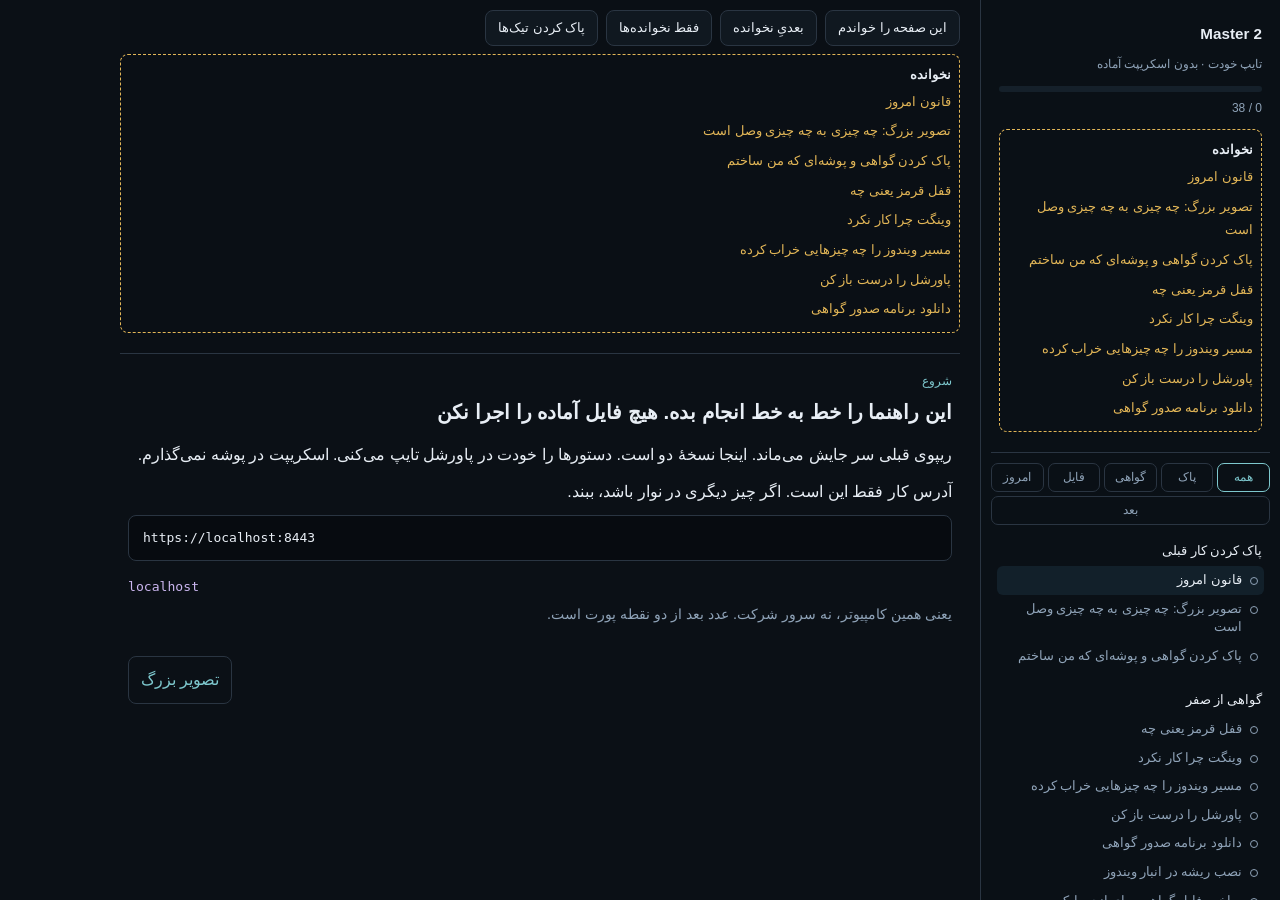
==== index.html @ 582c25dd "Add sequential Master 2 guide: uninstall leftover CA, type mkcert yourself, Edge vs Chrome lock. Co-" ====
<!DOCTYPE html>
<html lang="fa" dir="rtl">
<head>
<meta charset="utf-8"/>
<meta name="viewport" content="width=device-width, initial-scale=1"/>
<title>Confluence Master 2 — توالی عملی</title>
<link rel="stylesheet" href="app.css"/>
</head>
<body>
<div class="app">
<aside class="side">
  <div class="brand">
    <strong>Master 2</strong>
    <small>تایپ خودت · بدون اسکریپت آماده</small>
    <div class="prog"><i></i></div>
    <small id="readCount">0</small>
    <div class="unread-box" id="unreadBox"></div>
  </div>
  <div class="tabs">
    <button class="on" data-tab="all">همه</button>
    <button data-tab="undo">پاک</button>
    <button data-tab="cert">گواهی</button>
    <button data-tab="cfg">فایل</button>
    <button data-tab="today">امروز</button>
    <button data-tab="more">بعد</button>
  </div>
  <div class="grp open" data-tab="undo">
    <button>پاک کردن کار قبلی</button>
    <ul>
      <li><a href="#start"><i class="dot"></i>قانون امروز</a></li>
      <li><a href="#picture"><i class="dot"></i>تصویر بزرگ: چه چیزی به چه چیزی وصل است</a></li>
      <li><a href="#undo"><i class="dot"></i>پاک کردن گواهی و پوشه‌ای که من ساختم</a></li>
    </ul>
  </div>
  <div class="grp open" data-tab="cert">
    <button>گواهی از صفر</button>
    <ul>
      <li><a href="#whyred"><i class="dot"></i>قفل قرمز یعنی چه</a></li>
      <li><a href="#winget"><i class="dot"></i>وینگت چرا کار نکرد</a></li>
      <li><a href="#path"><i class="dot"></i>مسیر ویندوز را چه چیزهایی خراب کرده</a></li>
      <li><a href="#ps"><i class="dot"></i>پاورشل را درست باز کن</a></li>
      <li><a href="#getmk"><i class="dot"></i>دانلود برنامه صدور گواهی</a></li>
      <li><a href="#installca"><i class="dot"></i>نصب ریشه در انبار ویندوز</a></li>
      <li><a href="#makecrt"><i class="dot"></i>ساخت فایل گواهی برای انجین‌ایکس</a></li>
      <li><a href="#reload"><i class="dot"></i>بارگذاری دوباره پراکسی</a></li>
      <li><a href="#chrome"><i class="dot"></i>کروم: بستن کامل و تست</a></li>
      <li><a href="#edge"><i class="dot"></i>اج: چرا هنوز قرمز است</a></li>
    </ul>
  </div>
  <div class="grp open" data-tab="cfg">
    <button>کدام فایل را عوض کنی</button>
    <ul>
      <li><a href="#which"><i class="dot"></i>سه فایل، نه داخل ظرف</a></li>
      <li><a href="#compose"><i class="dot"></i>فایل ترکیب: جستجو و چه را دست نزن</a></li>
      <li><a href="#nginx"><i class="dot"></i>فایل انجین‌ایکس</a></li>
      <li><a href="#baseurl"><i class="dot"></i>آدرس پایه داخل محصول</a></li>
      <li><a href="#dont"><i class="dot"></i>لیست دست‌نزن</a></li>
    </ul>
  </div>
  <div class="grp open" data-tab="today">
    <button>کار امروز روی سایت</button>
    <ul>
      <li><a href="#login"><i class="dot"></i>ورود فقط از آدرس امن</a></li>
      <li><a href="#p1"><i class="dot"></i>صفحه یک: پوشه جلسات</a></li>
      <li><a href="#p2"><i class="dot"></i>صفحه دو: صورت‌جلسه</a></li>
      <li><a href="#p3"><i class="dot"></i>صفحه سه: صورت‌جلسه دوم</a></li>
      <li><a href="#ppwhat"><i class="dot"></i>خصوصیات صفحه یعنی چه</a></li>
      <li><a href="#ppdo"><i class="dot"></i>گذاشتن خصوصیات روی صورت‌جلسه</a></li>
      <li><a href="#ppreport"><i class="dot"></i>گزارش خصوصیات یعنی آمار</a></li>
      <li><a href="#shamsi"><i class="dot"></i>تاریخ شمسی بدون انتخابگر توکار</a></li>
      <li><a href="#sync"><i class="dot"></i>آزمایش ویرایش همزمان</a></li>
    </ul>
  </div>
  <div class="grp open" data-tab="more">
    <button>رابط، زبان، رئیس</button>
    <ul>
      <li><a href="#pat"><i class="dot"></i>توکن شخصی</a></li>
      <li><a href="#rest"><i class="dot"></i>ساخت صفحه با رابط</a></li>
      <li><a href="#boss"><i class="dot"></i>منظور رئیس از رابط خارجی</a></li>
      <li><a href="#shop"><i class="dot"></i>دمو: فروشگاه لباس به صفحه</a></li>
      <li><a href="#lang"><i class="dot"></i>زبان و فروشگاه اپ</a></li>
      <li><a href="#adminfa"><i class="dot"></i>تنظیمات محصول برای فارسی</a></li>
      <li><a href="#attach"><i class="dot"></i>پیوست اکسل بدون همراه</a></li>
      <li><a href="#gpo"><i class="dot"></i>جی‌پی‌او یعنی چه</a></li>
      <li><a href="#container"><i class="dot"></i>کی داخل ظرف می‌روی</a></li>
      <li><a href="#trouble"><i class="dot"></i>اگر شکست</a></li>
      <li><a href="#check"><i class="dot"></i>چک‌لیست امشب</a></li>
    </ul>
  </div>
</aside>
<main class="main">
  <div class="topbar">
    <div class="row">
      <button id="btnReadTop">این صفحه را خواندم</button>
      <button id="btnNextTop">بعدیِ نخوانده</button>
      <button id="btnOnlyUnread">فقط نخوانده‌ها</button>
      <button id="btnReset">پاک کردن تیک‌ها</button>
    </div>
    <div class="unread-box" id="unreadBoxTop"></div>
  </div>

  <section class="page" id="start">
    <p class="kicker">شروع</p>
    <h1>این راهنما را خط به خط انجام بده. هیچ فایل آماده را اجرا نکن</h1>
    <p class="say">ریپوی قبلی سر جایش می‌ماند. اینجا نسخهٔ دو است. دستورها را خودت در پاورشل تایپ می‌کنی. اسکریپت در پوشه نمی‌گذارم.</p>
    <p class="say">آدرس کار فقط این است. اگر چیز دیگری در نوار باشد، ببند.</p>
<pre class="ltr" dir="ltr">https://localhost:8443</pre>
    <p class="term">localhost</p>
    <p class="def">یعنی همین کامپیوتر، نه سرور شرکت. عدد بعد از دو نقطه پورت است.</p>
    <div class="navp"><span></span><a href="#picture" data-go="picture">تصویر بزرگ</a></div>
  </section>

  <section class="page" id="picture">
    <p class="kicker">تصویر بزرگ</p>
    <h1>روزانه داخل ظرف نمی‌روی</h1>
    <p class="say">مرورگر به پورت امن وصل می‌شود. برنامهٔ انجین‌ایکس رمز را باز می‌کند و متن ساده را به تامکت می‌دهد. تامکت کانفلوئنس است. پستگرس داده را نگه می‌دارد. تو در ویندوز پاورشل و کروم کار می‌کنی.</p>
    <p class="term">container</p>
    <p class="def">ظرف: یک فرایند ایزوله که داکر اجرا می‌کند. مثل یک مینی‌لینوکس برای همان برنامه. ورود با دستور exec فقط برای اشکال‌زدایی است، نه کار روزانه.</p>
    <p class="term">reverse proxy</p>
    <p class="def">پراکسی معکوس: درِ جلویی. اینجا انجین‌ایکس است. کلاینت او را می‌بیند، نه تامکت را.</p>
    <p class="term">TLS termination</p>
    <p class="def">تمام‌کردن تونل رمز در لبه: انجین‌ایکس گواهی را نشان می‌دهد و رمز را باز می‌کند. تامکت گواهی ندارد.</p>
    <div class="navp"><a href="#start" data-go="start">قبلی</a><a href="#undo" data-go="undo">پاک کردن</a></div>
  </section>

  <section class="page" id="undo">
    <p class="kicker">پاک کردن</p>
    <h1>اول آنچه من روی این ماشین گذاشتم را بردار، بعد خودت از صفر نصب کن</h1>
    <p class="say">من یک‌بار برنامهٔ صدور گواهی را اجرا کردم. ریشه در انبار کاربر نشست. فایل‌های ریشه هنوز در پوشهٔ محلی تو هستند. فایل گواهی جلوی انجین‌ایکس هم عوض شده. برنامهٔ اجرایی را از پوشهٔ ابزار پاک کردم؛ ریشه را نه.</p>
    <div class="step"><b class="n">مرحله ۱ · پاورشل را باز کن</b>
      <p class="say">کلید ویندوز را نگه دار، کلید ایکس را بزن. «ویندوز پاورشل» را انتخاب کن. سی‌ام‌دی نه.</p>
    </div>
    <div class="step"><b class="n">مرحله ۲ · ببین ریشه هنوز هست</b>
      <p class="say">این را کامل تایپ کن، اینتر.</p>
<pre class="ltr" dir="ltr">Get-ChildItem $env:LOCALAPPDATA\mkcert</pre>
      <p class="say">باید دو فایل ببینی: کلید ریشه و گواهی ریشه. اگر پوشه نبود، مرحلهٔ پوشه را رد کن.</p>
    </div>
    <div class="step"><b class="n">مرحله ۳ · ریشه را از انبار ویندوز حذف کن</b>
      <p class="say">کلید ویندوز و آر. در جعبه بنویس و اینتر بزن:</p>
<pre class="ltr" dir="ltr">certmgr.msc</pre>
      <p class="term">certmgr.msc</p>
      <p class="def">مدیر گواهی کاربر جاری. فهرست اعتماد همین حساب ویندوز، نه همهٔ شرکت.</p>
      <p class="say">در درخت چپ: شخصی → صدور گواهی ریشهٔ معتبر → گواهی‌ها. در لیست راست ستونی به نام صادرشده برای. ردیفی که سازمان آن «توسعهٔ ام‌کی‌سرت» است پیدا کن. روی آن راست‌کلیک، حذف. اگر ویندوز پرسید، بله.</p>
      <p class="say">در همان فهرست اگر ردیف‌هایی دیدی که هم نام و هم صادرکننده فقط لوکال‌هاست است، آن‌ها گواهی خودامضای قدیمی‌اند که گاهی اج را گیج می‌کنند. همان‌ها را هم حذف کن. ریشه‌های مایکروسافت و ویندوز را دست نزن.</p>
    </div>
    <div class="step"><b class="n">مرحله ۴ · پوشهٔ ریشه را پاک کن</b>
<pre class="ltr" dir="ltr">Remove-Item -Recurse -Force $env:LOCALAPPDATA\mkcert</pre>
    </div>
    <div class="step"><b class="n">مرحله ۵ · اگر پوشهٔ ابزار مانده</b>
<pre class="ltr" dir="ltr">Test-Path D:\tools\mkcert</pre>
      <p class="say">اگر درست بود:</p>
<pre class="ltr" dir="ltr">Remove-Item -Recurse -Force D:\tools\mkcert</pre>
    </div>
    <div class="step"><b class="n">مرحله ۶ · کروم و اج را کامل ببند</b>
      <p class="say">همهٔ پنجره‌ها را ببند. مدیر وظایف: کلیدهای کنترل، شیفت، اسکیپ. فرایندهای کروم و اج را پایان وظیفه بده تا پس‌زمینه نماند.</p>
    </div>
    <p class="say">بعد از این مراحل قفل کروم دوباره قرمز می‌شود. این درست است. از صفحهٔ بعد خودت نصب می‌کنی.</p>
    <div class="navp"><a href="#picture" data-go="picture">قبلی</a><a href="#whyred" data-go="whyred">قفل قرمز</a></div>
  </section>

  <section class="page" id="whyred">
    <p class="kicker">گواهی</p>
    <h1>چرا جزئیات گواهی لوکال‌هاست است ولی باز ناامن می‌گوید</h1>
    <p class="say">دست‌دادن رمز موفق است. مرورگر نام را می‌بیند. اعتماد ندارد چون صادرکننده یک مرجع عمومی نیست و در انبار ریشه‌های ویندوز نبوده. جزئیات گواهی ≠ قفل سبز.</p>
    <p class="term">self-signed</p>
    <p class="def">خودامضا: فایل خودش را امضا کرده. برای آزمایشگاه رایج است. کروم آن را «مرجع نامعتبر» می‌داند مگر ریشه جدا در انبار باشد.</p>
    <p class="term">CA</p>
    <p class="def">مرجع گواهی: یک ریشه که ویندوز قبول دارد. برنامهٔ ام‌کی‌سرت یک ریشهٔ محلی می‌سازد و در انبار می‌گذارد، بعد گواهی سایت را با آن امضا می‌کند. آن‌وقت قفل سبز می‌شود.</p>
    <p class="term">SAN</p>
    <p class="def">نام جایگزین موضوع: فهرست نام‌های داخل گواهی. باید با نوار آدرس یکی باشد. اینجا لوکال‌هاست و نشانی حلقه.</p>
    <div class="navp"><a href="#undo" data-go="undo">قبلی</a><a href="#winget" data-go="winget">وینگت</a></div>
  </section>

  <section class="page" id="winget">
    <p class="kicker">گواهی</p>
    <h1>وینگت روی این ویندوز در مسیر نیست</h1>
    <p class="say">پیام «شناخته نشد» یعنی برنامه نصب نیست یا پوشه‌اش در فهرست جستجو نیست. روی این ماشین پوشهٔ برنامه‌های ویندوز خالی از وینگت بود. از وینگت استفاده نکن. فایل اجرایی را از گیت‌هاب خودت دانلود کن.</p>
    <div class="navp"><a href="#whyred" data-go="whyred">قبلی</a><a href="#path" data-go="path">مسیر</a></div>
  </section>

  <section class="page" id="path">
    <p class="kicker">گواهی</p>
    <h1>فهرست جستجو خراب است؛ کل درایو را اضافه نکن</h1>
    <p class="term">PATH</p>
    <p class="def">فهرست پوشه‌هایی که ویندوز وقتی فقط نام برنامه را می‌زنی، آنجا را می‌گردد. اگر پوشه در این فهرست نباشد باید مسیر کامل فایل را بنویسی.</p>
    <p class="say">روی این ماشین یک خط جاوا با گیومهٔ وسط خراب است. درایو دی و ای به‌صورت کل دیسک در فهرست‌اند. این‌ها را دست نزن مگر بدانی. برای کار امروز نیاز نیست کل مسیر را تعمیر کنی. برنامه را با مسیر کامل صدا بزن.</p>
    <p class="say">اگر خواستی فقط یک پوشه اضافه کنی: تنظیمات ویندوز → سیستم → درباره → تنظیمات پیشرفته سیستم → متغیرهای محیطی → متغیرهای کاربر → Path → جدید. فقط پوشه‌ای که فایل اجرایی صدور گواهی را خودت آنجا گذاشتی. اینتر، باشه، یک پاورشل تازه باز کن.</p>
    <div class="navp"><a href="#winget" data-go="winget">قبلی</a><a href="#ps" data-go="ps">پاورشل</a></div>
  </section>

  <section class="page" id="ps">
    <p class="kicker">گواهی</p>
    <h1>پاورشل را از اینجا باز کن</h1>
    <div class="step"><b class="n">مرحله ۱</b>
      <p class="say">ویندوز به‌علاوهٔ ایکس → ویندوز پاورشل.</p>
    </div>
    <div class="step"><b class="n">مرحله ۲ · برو به پوشهٔ گواهی انجین‌ایکس</b>
<pre class="ltr" dir="ltr">Set-Location D:\atlassian-software\nginx-lab\ssl
Get-ChildItem</pre>
      <p class="say">باید دو فایل ببینی: گواهی و کلید. الان ممکن است هنوز امضای قبلی باشد. بعد عوضشان می‌کنی.</p>
    </div>
    <div class="navp"><a href="#path" data-go="path">قبلی</a><a href="#getmk" data-go="getmk">دانلود</a></div>
  </section>

  <section class="page" id="getmk">
    <p class="kicker">گواهی</p>
    <h1>دانلود برنامه؛ در پوشهٔ خودت بگذار</h1>
    <div class="step"><b class="n">مرحله ۱</b>
      <p class="say">پوشه‌ای که خودت می‌سازی، مثلاً:</p>
<pre class="ltr" dir="ltr">New-Item -ItemType Directory -Force -Path D:\bin | Out-Null</pre>
    </div>
    <div class="step"><b class="n">مرحله ۲ · مرورگر</b>
      <p class="say">این نشانی را در کروم باز کن. فایل ویندوز شصت‌وچهار را ذخیره کن.</p>
<pre class="ltr" dir="ltr">https://github.com/FiloSottile/mkcert/releases/download/v1.4.4/mkcert-v1.4.4-windows-amd64.exe</pre>
    </div>
    <div class="step"><b class="n">مرحله ۳ · اسم را عوض کن و بگذار در پوشه</b>
      <p class="say">فایل دانلودشده را ببر به پوشه‌ای که ساختی و اسمش را این بگذار:</p>
<pre class="ltr" dir="ltr">D:\bin\mkcert.exe</pre>
      <p class="say">اگر جای دیگری ذخیره کردی، در مرحله‌های بعد همان مسیر کامل را بنویس.</p>
    </div>
    <div class="step"><b class="n">مرحله ۴ · تست</b>
<pre class="ltr" dir="ltr">D:\bin\mkcert.exe -help</pre>
      <p class="say">باید متن راهنما بیاید نه «شناخته نشد».</p>
    </div>
    <div class="navp"><a href="#ps" data-go="ps">قبلی</a><a href="#installca" data-go="installca">نصب ریشه</a></div>
  </section>

  <section class="page" id="installca">
    <p class="kicker">گواهی</p>
    <h1>نصب ریشه در انبار ویندوز</h1>
    <div class="step"><b class="n">مرحله ۱</b>
<pre class="ltr" dir="ltr">D:\bin\mkcert.exe -install</pre>
      <p class="say">یک پنجرهٔ کنترل حساب کاربری می‌آید. بله. باید بگوید ریشه در انبار سیستم نصب شد.</p>
      <p class="say">اگر جاوا گفت دسترسی رد شد، نادیده بگیر. قفل مرورگر از انبار ویندوز است نه از جاوا.</p>
    </div>
    <div class="step"><b class="n">مرحله ۲ · تأیید در مدیر گواهی</b>
<pre class="ltr" dir="ltr">certmgr.msc</pre>
      <p class="say">دوباره همان مسیر ریشهٔ معتبر. باید ردیف توسعهٔ ام‌کی‌سرت را ببینی.</p>
    </div>
    <div class="navp"><a href="#getmk" data-go="getmk">قبلی</a><a href="#makecrt" data-go="makecrt">ساخت گواهی سایت</a></div>
  </section>

  <section class="page" id="makecrt">
    <p class="kicker">گواهی</p>
    <h1>ساخت گواهی که انجین‌ایکس نشان می‌دهد</h1>
    <div class="step"><b class="n">مرحله ۱ · برو به پوشهٔ اس‌اس‌ال لاب</b>
<pre class="ltr" dir="ltr">Set-Location D:\atlassian-software\nginx-lab\ssl</pre>
    </div>
    <div class="step"><b class="n">مرحله ۲ · صدور با نام‌های درست</b>
<pre class="ltr" dir="ltr">D:\bin\mkcert.exe -cert-file lab.crt -key-file lab.key localhost 127.0.0.1 ::1</pre>
      <p class="say">باید بگوید گواهی برای این نام‌ها ساخته شد. دو فایل گواهی و کلید جایگزین می‌شوند.</p>
    </div>
    <div class="step"><b class="n">مرحله ۳ · ذخیرهٔ جدا لازم نیست</b>
      <p class="say">انجین‌ایکس همین دو اسم فایل را از قبل می‌خواند. کنترل اس اینجا معنی ندارد؛ فایل را خود برنامه نوشت.</p>
    </div>
    <div class="navp"><a href="#installca" data-go="installca">قبلی</a><a href="#reload" data-go="reload">بارگذاری پراکسی</a></div>
  </section>

  <section class="page" id="reload">
    <p class="kicker">گواهی</p>
    <h1>پراکسی باید فایل جدید را بخواند</h1>
    <div class="step"><b class="n">مرحله ۱ · آزمون پیکربندی</b>
<pre class="ltr" dir="ltr">docker exec confluence-proxy nginx -t</pre>
      <p class="say">باید بگوید نحو درست است و آزمون موفق.</p>
    </div>
    <div class="step"><b class="n">مرحله ۲ · بارگذاری بدون خاموش کردن کل پشته</b>
<pre class="ltr" dir="ltr">docker exec confluence-proxy nginx -s reload</pre>
      <p class="term">reload</p>
      <p class="def">فرآیند همان است؛ پیکربندی و گواهی را دوباره می‌خواند. ظرف کانفلوئنس را ری‌استارت نمی‌کند.</p>
    </div>
    <div class="navp"><a href="#makecrt" data-go="makecrt">قبلی</a><a href="#chrome" data-go="chrome">کروم</a></div>
  </section>

  <section class="page" id="chrome">
    <p class="kicker">گواهی</p>
    <h1>کروم را کامل ببند، بعد فقط آدرس امن</h1>
    <div class="step"><b class="n">مرحله ۱</b>
      <p class="say">همهٔ پنجره‌های کروم را ببند. در مدیر وظایف اگر کروم ماند، پایان وظیفه.</p>
    </div>
    <div class="step"><b class="n">مرحله ۲</b>
      <p class="say">کروم را باز کن. در نوار دقیقاً این را بزن، اینتر:</p>
<pre class="ltr" dir="ltr">chrome://restart</pre>
    </div>
    <div class="step"><b class="n">مرحله ۳</b>
<pre class="ltr" dir="ltr">https://localhost:8443</pre>
      <p class="say">قفل باید بدون «ادامه به سایت ناامن» سبز یا خاکستری امن باشد. روی قفل بزن. صادرکننده باید همان ریشهٔ ام‌کی‌سرت باشد نه خود لوکال‌هاست.</p>
    </div>
    <div class="navp"><a href="#reload" data-go="reload">قبلی</a><a href="#edge" data-go="edge">اج</a></div>
  </section>

  <section class="page" id="edge">
    <p class="kicker">گواهی</p>
    <h1>کروم سبز و اج قرمز، بدون صفحهٔ خطا</h1>
    <p class="say">هر دو از انبار ویندوز می‌خوانند. اگر کروم ریشه را قبول کرده و اج هنوز قرمز است، معمولاً اج کهنه است، یا تب روی پورت خام است، یا محتوای آمیخته است نه رد گواهی.</p>
    <div class="step"><b class="n">مرحله ۱ · ببین نوار اج چیست</b>
      <p class="say">اگر با این شروع می‌شود، همان را ببند:</p>
<pre class="ltr" dir="ltr">http://localhost:8090</pre>
      <p class="say">فقط همان آدرس امن هشت‌هزار و چهارصد و چهل و سه.</p>
    </div>
    <div class="step"><b class="n">مرحله ۲ · اج را مثل کروم کامل بکش</b>
      <p class="say">همهٔ پنجره‌ها. مدیر وظایف: همهٔ ردیف‌های اج را پایان وظیفه. اج را از سینی هم ببند اگر ماند.</p>
    </div>
    <div class="step"><b class="n">مرحله ۳</b>
<pre class="ltr" dir="ltr">edge://restart</pre>
      <p class="say">بعد فقط:</p>
<pre class="ltr" dir="ltr">https://localhost:8443</pre>
    </div>
    <div class="step"><b class="n">مرحله ۴ · قفل را بخوان، حدس نزن</b>
      <p class="say">روی آیکون قفل در اج بزن. اگر نوشت گواهی نامعتبر است، ریشه در اج دیده نشده: مرحلهٔ مدیر گواهی را تکرار کن، اج را دوباره بکش. اگر نوشت اتصال امن است ولی آیکون هنوز هشدار می‌دهد، اغلب یعنی منابع ناامن در صفحه — کانفلوئنس هنوز پورت خام را در سیاست محتوا ذکر می‌کند. این خطای گواهی نیست. کار امروز را در کروم سبز ادامه بده؛ اج را بعد از بستن همهٔ تب‌های پورت خام دوباره بسنج.</p>
    </div>
    <div class="step"><b class="n">مرحله ۵ · انبار اج همان انبار ویندوز است</b>
      <p class="say">اج → تنظیمات → حریم خصوصی → گواهی‌ها را مدیریت کن → ریشهٔ معتبر. باید همان ردیف ام‌کی‌سرت باشد. اگر نیست، نصب ریشه را دوباره بزن و اج را کامل بکش.</p>
    </div>
    <div class="navp"><a href="#chrome" data-go="chrome">قبلی</a><a href="#which" data-go="which">کدام فایل</a></div>
  </section>

  <section class="page" id="which">
    <p class="kicker">فایل</p>
    <h1>برای قفل سبز هیچ خطی از ترکیب را عوض نکن</h1>
    <p class="say">سه جا تنظیم داری. امروز فقط گواهی روی دیسک و انبار ویندوز. ترکیب و انجین‌ایکس از قبل پورت پراکسی را درست گفته‌اند. داخل ظرف نرو.</p>
    <table>
      <thead><tr><th>کجا</th><th>مسیر</th><th>امروز عوض؟</th></tr></thead>
      <tbody>
        <tr><td>گواهی روی دیسک</td><td>پوشهٔ اس‌اس‌ال لاب</td><td>بله، با صدور خودت</td></tr>
        <tr><td>ترکیب</td><td>فایل یامل کانفلوئنس</td><td>نه، مگر نام میزبان عوض شود</td></tr>
        <tr><td>انجین‌ایکس</td><td>کانف لاب</td><td>نه برای قفل</td></tr>
        <tr><td>آدرس پایه</td><td>داخل محصول</td><td>فقط اگر هنوز پورت خام است</td></tr>
      </tbody>
    </table>
    <div class="navp"><a href="#edge" data-go="edge">قبلی</a><a href="#compose" data-go="compose">ترکیب</a></div>
  </section>

  <section class="page" id="compose">
    <p class="kicker">فایل</p>
    <h1>فایل ترکیب را باز کن، جستجو کن، ذخیره نکن اگر عوض نکردی</h1>
    <div class="step"><b class="n">مرحله ۱</b>
      <p class="say">در کرسر یا نوت‌پد این فایل را باز کن:</p>
<pre class="ltr" dir="ltr">D:\atlassian-software\confluence-compose.yml</pre>
    </div>
    <div class="step"><b class="n">مرحله ۲ · جستجو</b>
      <p class="say">کنترل اف. این را بزن:</p>
<pre class="ltr" dir="ltr">ATL_PROXY</pre>
      <p class="say">باید این چهار خط را ببینی. اگر همین‌ها هستند، هیچی را عوض نکن. کنترل اس نزن.</p>
<pre class="ltr" dir="ltr">ATL_PROXY_NAME: localhost
ATL_PROXY_PORT: 8443
ATL_TOMCAT_SCHEME: "https"
ATL_TOMCAT_SECURE: "true"</pre>
      <p class="term">ATL_PROXY_PORT</p>
      <p class="def">پورتی که مرورگر در نوار می‌بیند، نه پورت داخل ظرف. ظرف انجین‌ایکس داخلش چهارصد و چهل و سه گوش می‌دهد؛ روی ویندوز به هشت‌هزار و چهارصد و چهل و سه نقشه شده.</p>
    </div>
    <div class="step"><b class="n">مرحله ۳</b>
      <p class="say">کنترل اف برای پورت‌ها. نقشهٔ هشت‌هزار و نود و هشت‌هزار و نود و یک بماند. در مرورگر استفاده نشوند.</p>
    </div>
    <div class="navp"><a href="#which" data-go="which">قبلی</a><a href="#nginx" data-go="nginx">انجین‌ایکس</a></div>
  </section>

  <section class="page" id="nginx">
    <p class="kicker">فایل</p>
    <h1>فایل پراکسی را فقط بخوان</h1>
    <div class="step"><b class="n">مرحله ۱</b>
<pre class="ltr" dir="ltr">D:\atlassian-software\nginx-lab\confluence.conf</pre>
    </div>
    <div class="step"><b class="n">مرحله ۲ · کنترل اف</b>
<pre class="ltr" dir="ltr">ssl_certificate</pre>
      <p class="say">باید به گواهی و کلید داخل ظرف اشاره کند که از پوشهٔ اس‌اس‌ال لاب سوار شده. اسم فایل را عوض نکن مگر خودت در صدور اسم دیگری گذاشته باشی.</p>
    </div>
    <div class="step"><b class="n">مرحله ۳ · کنترل اف</b>
<pre class="ltr" dir="ltr">Host</pre>
      <p class="say">باید میزبان با پورت هشت‌هزار و چهارصد و چهل و سه باشد. اگر فقط لوکال‌هاست بدون پورت باشد لینک‌ها می‌شکنند.</p>
    </div>
    <div class="navp"><a href="#compose" data-go="compose">قبلی</a><a href="#baseurl" data-go="baseurl">آدرس پایه</a></div>
  </section>

  <section class="page" id="baseurl">
    <p class="kicker">فایل</p>
    <h1>داخل محصول، کلیک به کلیک</h1>
    <div class="step"><b class="n">مرحله ۱</b>
<pre class="ltr" dir="ltr">https://localhost:8443</pre>
    </div>
    <div class="step"><b class="n">مرحله ۲</b>
      <p class="say">چرخ‌دنده بالا راست → مدیریت → پیکربندی عمومی → آدرس پایهٔ سرور.</p>
    </div>
    <div class="step"><b class="n">مرحله ۳</b>
      <p class="say">باید عیناً همان نوار باشد. اگر پورت خام بود، امن را بگذار و ذخیره. اگر امن بود و تو پورت خام را باز کرده‌ای، تب را عوض کن نه این مقدار را.</p>
    </div>
    <div class="navp"><a href="#nginx" data-go="nginx">قبلی</a><a href="#dont" data-go="dont">دست نزن</a></div>
  </section>

  <section class="page" id="dont">
    <p class="kicker">فایل</p>
    <h1>دست نزن</h1>
    <ul>
      <li>نقشهٔ دو پورت خام در ترکیب</li>
      <li>چهار خط پراکسی تامکت اگر با نوار یکی است</li>
      <li>ورود به ظرف برای عوض کردن سرور ایکس‌ام‌ال؛ از متغیر محیطی می‌آید</li>
      <li>آدرس پایه را به پورت خام برنگردان</li>
    </ul>
    <div class="navp"><a href="#baseurl" data-go="baseurl">قبلی</a><a href="#login" data-go="login">ورود</a></div>
  </section>

  <section class="page" id="login">
    <p class="kicker">امروز</p>
    <h1>وارد شو، فضای کار را باز کن</h1>
    <div class="step"><b class="n">مرحله ۱</b>
<pre class="ltr" dir="ltr">https://localhost:8443</pre>
    </div>
    <div class="step"><b class="n">مرحله ۲</b>
      <p class="say">فضا را از منوی فضاها باز کن. کلید کوتاه فضا همان است که در رابط می‌گذاری، نه لزوماً نام نمایشی.</p>
    </div>
    <div class="navp"><a href="#dont" data-go="dont">قبلی</a><a href="#p1" data-go="p1">صفحه یک</a></div>
  </section>

  <section class="page" id="p1">
    <p class="kicker">امروز</p>
    <h1>صفحه یک: پوشهٔ جلسات</h1>
    <div class="step"><b class="n">مرحله ۱</b>
      <p class="say">در فضا: ایجاد → صفحه.</p>
    </div>
    <div class="step"><b class="n">مرحله ۲ · عنوان دقیق</b>
<pre class="ltr" dir="ltr">10-meetings</pre>
      <p class="say">همین، بدون فاصلهٔ اضافه. ذخیره.</p>
    </div>
    <div class="step"><b class="n">مرحله ۳</b>
      <p class="say">اگر از قبل بود، صفحهٔ جدید نساز. همان را باز کن.</p>
    </div>
    <div class="navp"><a href="#login" data-go="login">قبلی</a><a href="#p2" data-go="p2">صفحه دو</a></div>
  </section>

  <section class="page" id="p2">
    <p class="kicker">امروز</p>
    <h1>صفحه دو: یک صورت‌جلسهٔ فرزند</h1>
    <div class="step"><b class="n">مرحله ۱</b>
      <p class="say">روی پوشهٔ جلسات باش. ایجاد → صفحه. والد باید همان جلسات باشد.</p>
    </div>
    <div class="step"><b class="n">مرحله ۲ · عنوان</b>
<pre class="ltr" dir="ltr">meet-1404-06-11</pre>
    </div>
    <div class="step"><b class="n">مرحله ۳ · سه خط در بدنه</b>
      <p class="say">حاضرین، تصمیم، اقدام. ذخیره.</p>
    </div>
    <div class="navp"><a href="#p1" data-go="p1">قبلی</a><a href="#p3" data-go="p3">صفحه سه</a></div>
  </section>

  <section class="page" id="p3">
    <p class="kicker">امروز</p>
    <h1>صفحه سه: صورت‌جلسهٔ دوم تا گزارش معنی داشته باشد</h1>
    <div class="step"><b class="n">مرحله ۱</b>
      <p class="say">باز هم فرزند جلسات. عنوان:</p>
<pre class="ltr" dir="ltr">meet-1404-06-12</pre>
    </div>
    <div class="step"><b class="n">مرحله ۲</b>
      <p class="say">دو خط تصمیم. ذخیره. دو صفحه لازم است تا جدول گزارش حداقل دو ردیف داشته باشد.</p>
    </div>
    <div class="navp"><a href="#p2" data-go="p2">قبلی</a><a href="#ppwhat" data-go="ppwhat">خصوصیات یعنی چه</a></div>
  </section>

  <section class="page" id="ppwhat">
    <p class="kicker">امروز</p>
    <h1>خصوصیات صفحه آمار جادویی نیست؛ یک جدول کلید–مقدار است</h1>
    <p class="say">روی یک صفحه یک ماکرو می‌گذاری. دو ستون: نام ویژگی، مقدار. مثلاً تاریخ شمسی، وضعیت، نویسنده. این جدول در خود صفحه دیده می‌شود.</p>
    <p class="say">ماکروی گزارش خصوصیات در یک صفحهٔ دیگر می‌گردد همهٔ فرزندانی که آن ماکرو را دارند و از همان کلیدها یک جدول جمع می‌سازد. آمار یعنی همین ردیف‌ها، نه نمودار پنهان.</p>
    <p class="term">Page Properties</p>
    <p class="def">ماکروی خصوصیات صفحه: جعبهٔ فراداده روی همان صفحه.</p>
    <p class="term">Page Properties Report</p>
    <p class="def">گزارش خصوصیات: جدول تجمیعی روی صفحهٔ والد یا یک صفحهٔ فهرست.</p>
    <div class="navp"><a href="#p3" data-go="p3">قبلی</a><a href="#ppdo" data-go="ppdo">گذاشتن خصوصیات</a></div>
  </section>

  <section class="page" id="ppdo">
    <p class="kicker">امروز</p>
    <h1>روی صورت‌جلسه بگذار</h1>
    <div class="step"><b class="n">مرحله ۱</b>
      <p class="say">صفحهٔ صورت‌جلسه را ویرایش کن. مکان‌نما بالای بدنه.</p>
    </div>
    <div class="step"><b class="n">مرحله ۲</b>
      <p class="say">ممیز ممیز برای ماکرو. تایپ کن:</p>
<pre class="ltr" dir="ltr">Page Properties</pre>
      <p class="say">اینتر. داخل ماکرو یک جدول دو ستونه بساز.</p>
    </div>
    <div class="step"><b class="n">مرحله ۳ · ردیف‌ها</b>
<pre class="ltr" dir="ltr">date_fa     | 1404/06/11
status      | done
owner       | mojde</pre>
      <p class="say">ذخیره. روی صورت‌جلسهٔ دوم همین کار با تاریخ روز بعد.</p>
    </div>
    <div class="navp"><a href="#ppwhat" data-go="ppwhat">قبلی</a><a href="#ppreport" data-go="ppreport">گزارش</a></div>
  </section>

  <section class="page" id="ppreport">
    <p class="kicker">امروز</p>
    <h1>روی پوشهٔ جلسات یک گزارش بگذار</h1>
    <div class="step"><b class="n">مرحله ۱</b>
      <p class="say">ویرایش <i class="en">10-meetings</i>. ممیز ممیز.</p>
<pre class="ltr" dir="ltr">Page Properties Report</pre>
    </div>
    <div class="step"><b class="n">مرحله ۲</b>
      <p class="say">فضا را همین فضا بگذار. برچسب لازم نیست اگر همهٔ فرزندان خصوصیات دارند. ستون‌ها: همان سه کلید. ذخیره.</p>
    </div>
    <div class="step"><b class="n">مرحله ۳</b>
      <p class="say">باید دو ردیف صورت‌جلسه با تاریخ شمسی دیده شود. اگر خالی است: خصوصیات ذخیره نشده یا کلیدها با ستون گزارش یکی نیست.</p>
    </div>
    <div class="navp"><a href="#ppdo" data-go="ppdo">قبلی</a><a href="#shamsi" data-go="shamsi">شمسی</a></div>
  </section>

  <section class="page" id="shamsi">
    <p class="kicker">امروز</p>
    <h1>انتخابگر تاریخ شمسی توکار ندارد</h1>
    <p class="say">تقویم محصول میلادی است. برای لاب: همان سلول متنی تاریخ شمسی در خصوصیات. بستهٔ زبان فارسی تقویم را شمسی نمی‌کند؛ فقط برچسب‌های رابط را عوض می‌کند اگر بسته باشد.</p>
    <div class="navp"><a href="#ppreport" data-go="ppreport">قبلی</a><a href="#sync" data-go="sync">همزمانی</a></div>
  </section>

  <section class="page" id="sync">
    <p class="kicker">امروز</p>
    <h1>پورت همزمانی را باز نکن؛ دو پنجره روی همان صفحه</h1>
    <p class="term">Synchrony</p>
    <p class="def">موتور ویرایش همزمان. روی پورت داخلی گوش می‌دهد. پاسخ خالی به مرورگر می‌دهد. سایت نیست.</p>
    <div class="step"><b class="n">مرحله ۱</b>
      <p class="say">فقط آدرس امن. صورت‌جلسه را باز کن. ویرایش.</p>
    </div>
    <div class="step"><b class="n">مرحله ۲</b>
      <p class="say">پنجرهٔ ناشناس همان آدرس، همان صفحه، ویرایش. در یکی یک کلمه تایپ کن. اگر در دیگری زنده آمد، همزمانی کار می‌کند.</p>
    </div>
    <div class="step"><b class="n">مرحله ۳ · این را نزن</b>
<pre class="ltr" dir="ltr">http://localhost:8091</pre>
      <p class="say">سفید بودن آنجا شکست نیست.</p>
    </div>
    <div class="navp"><a href="#shamsi" data-go="shamsi">قبلی</a><a href="#pat" data-go="pat">توکن</a></div>
  </section>

  <section class="page" id="pat">
    <p class="kicker">رابط</p>
    <h1>توکن بساز؛ در گیت نگذار</h1>
    <div class="step"><b class="n">مرحله ۱</b>
      <p class="say">آواتار → تنظیمات → توکن‌های دسترسی شخصی → ایجاد. نام آزمایشی. ایجاد. رشته را جایی روی دیسک خودت بگذار نه در ریپو.</p>
    </div>
    <p class="term">PAT</p>
    <p class="def">توکن دسترسی شخصی. به‌جای نام‌کاربری و رمز در سربرگ. روی این نسخه ورود پایه برای رابط خاموش است.</p>
    <div class="navp"><a href="#sync" data-go="sync">قبلی</a><a href="#rest" data-go="rest">رابط</a></div>
  </section>

  <section class="page" id="rest">
    <p class="kicker">رابط</p>
    <h1>هویت، بعد ساخت فرزند؛ هر خط را خودت تایپ کن</h1>
    <p class="term">REST</p>
    <p class="def">سبک فراخوانی با نشانی و فعل اچ‌تی‌تی‌پی. گرفتن برای خواندن، پست برای ساختن.</p>
    <div class="step"><b class="n">مرحله ۱ · در پاورشل، گواهی لاب</b>
      <p class="say">اگر هنوز هشدار گواهی در پاورشل دیدی این دو خط را بزن، بعد درخواست.</p>
<pre class="ltr" dir="ltr">$base = "https://localhost:8443"
$token = "اینجا-توکن"
$h = @{ Authorization = "Bearer $token"; Accept = "application/json"; "Content-Type" = "application/json" }</pre>
    </div>
    <div class="step"><b class="n">مرحله ۲</b>
<pre class="ltr" dir="ltr">Invoke-RestMethod -Headers $h -Uri "$base/rest/api/user/current"</pre>
      <p class="say">باید نام کاربری بیاید. چهارصد و یک یعنی توکن غلط.</p>
    </div>
    <div class="step"><b class="n">مرحله ۳ · شناسهٔ والد</b>
<pre class="ltr" dir="ltr">$r = Invoke-RestMethod -Headers $h -Uri "$base/rest/api/content?spaceKey=NMAECO&amp;title=10-meetings"
$r.results | ForEach-Object { $_.id; $_.title }
$parentId = $r.results[0].id</pre>
    </div>
    <div class="navp"><a href="#pat" data-go="pat">قبلی</a><a href="#boss" data-go="boss">رئیس</a></div>
  </section>

  <section class="page" id="boss">
    <p class="kicker">رابط</p>
    <h1>رابط فروش لباس داخل کانفلوئنس توکار نیست؛ دو مرحله است</h1>
    <p class="say">کانفلوئنس یک رابط برای صفحه‌های خودش دارد. فروشگاه لباس یک رابط دیگر روی اینترنت است. محصول اطلسیان خودش rasht-e-lebas را صدا نمی‌زند مگر تو برنامه‌ای وسط بنویسی.</p>
    <p class="say">الگوی رئیس معمولاً این است: اسکریپت از بیرون داده را می‌گیرد، جدول می‌سازد، با همان توکن یک صفحه یا پیوست در کانفلوئنس می‌گذارد. این ادغام است، نه اینکه کانفلوئنس فروشگاه باشد.</p>
    <div class="navp"><a href="#rest" data-go="rest">قبلی</a><a href="#shop" data-go="shop">دمو فروشگاه</a></div>
  </section>

  <section class="page" id="shop">
    <p class="kicker">رابط</p>
    <h1>دمو با یک رابط عمومی؛ خودت تایپ کن</h1>
    <p class="say">این نشانی نمونهٔ عمومی کالا است نه فروشگاه شما. اول در پاورشل بخوان، بعد اچ‌تی‌ام‌ال جدول را بساز و به کانفلوئنس پست کن.</p>
    <div class="step"><b class="n">مرحله ۱ · خواندن نمونه</b>
<pre class="ltr" dir="ltr">$items = Invoke-RestMethod "https://fakestoreapi.com/products?limit=3"
$items | ForEach-Object { $_.title } </pre>
    </div>
    <div class="step"><b class="n">مرحله ۲</b>
      <p class="say">اگر مرحلهٔ هویت سبز است، بدنهٔ صفحه را از همین عنوان‌ها بساز و پست کن به ساخت محتوا، با والد جلسات. اگر این نشانی از شبکهٔ تو بسته است، همین الگوی دو مرحله را روی رابط فروشگاه خودتان بگذار.</p>
    </div>
    <div class="navp"><a href="#boss" data-go="boss">قبلی</a><a href="#lang" data-go="lang">زبان</a></div>
  </section>

  <section class="page" id="lang">
    <p class="kicker">زبان</p>
    <h1>منوی زبان تا بسته نصب نشود خالی است</h1>
    <div class="step"><b class="n">مرحله ۱</b>
      <p class="say">مدیریت → مدیریت اپ‌ها → یافتن اپ جدید. اگر پیام پوشهٔ گواهی فروشگاه آمد، آن پوشه قبلاً روی ظرف ساخته شده. صفحه را تازه کن. ظرف را فقط اگر پیام ماند ری‌استارت کن.</p>
<pre class="ltr" dir="ltr">docker restart confluence</pre>
      <p class="say">دو دقیقه صبر.</p>
    </div>
    <div class="step"><b class="n">مرحله ۲</b>
      <p class="say">جستجو: بستهٔ زبان. اگر فارسی در فهرست نبود محدودیت محصول است. متن صفحه را همچنان فارسی تایپ می‌کنی.</p>
    </div>
    <div class="navp"><a href="#shop" data-go="shop">قبلی</a><a href="#adminfa" data-go="adminfa">تنظیمات فارسی</a></div>
  </section>

  <section class="page" id="adminfa">
    <p class="kicker">زبان</p>
    <h1>چه چیزی در محصول برای فارسی می‌ماند</h1>
    <p class="say">راست‌به‌چپ در خود متن صفحه کار می‌کند. قالب پیش‌فرض چپ‌چین است. تاریخ نسبی تا زبان رابط انگلیسی است انگلیسی می‌ماند. انتخابگر شمسی توکار نیست. برای صورت‌جلسه همان ویژگی متنی تاریخ کافی است.</p>
    <p class="say">آواتار → تنظیمات → زبان فقط بعد از نصب بسته پر می‌شود.</p>
    <div class="navp"><a href="#lang" data-go="lang">قبلی</a><a href="#attach" data-go="attach">پیوست</a></div>
  </section>

  <section class="page" id="attach">
    <p class="kicker">امروز</p>
    <h1>اکسل داخل تب، اکسل واقعی نیست</h1>
    <div class="step"><b class="n">مرحله ۱</b>
      <p class="say">صورت‌جلسه → پایین → پیوست‌ها → بارگذاری. فایل اکسل.</p>
    </div>
    <div class="step"><b class="n">مرحله ۲ · نسخهٔ بعد</b>
      <p class="say">سه‌نقطه روی فایل → بارگذاری نسخهٔ جدید. همراه لازم نیست.</p>
    </div>
    <div class="navp"><a href="#adminfa" data-go="adminfa">قبلی</a><a href="#gpo" data-go="gpo">جی‌پی‌او</a></div>
  </section>

  <section class="page" id="gpo">
    <p class="kicker">واژه</p>
    <h1>این کلمه مال شرکت است نه لاب تو</h1>
    <p class="term">GPO</p>
    <p class="def">شیء سیاست گروه: بستهٔ تنظیمات که دامنهٔ ویندوز روی همهٔ رایانهٔ عضو هل می‌دهد. ریشهٔ سازمانی را این‌طور به کلاینت‌ها می‌رسانند. روی لاب خانگی تو وجود ندارد. معادل لاب: مدیر گواهی و ام‌کی‌سرت برای همین کاربر.</p>
    <div class="navp"><a href="#attach" data-go="attach">قبلی</a><a href="#container" data-go="container">ظرف</a></div>
  </section>

  <section class="page" id="container">
    <p class="kicker">ظرف</p>
    <h1>کی داخل می‌روی، کی نه</h1>
    <p class="say">روزانه: پاورشل روی ویندوز، کروم، فایل‌های ترکیب و کانف روی دیسک دی. ورود به ظرف فقط وقتی باید فایلی را داخل لینوکس ببینی که روی دیسک نیست؛ مثلاً فهرست گواهی فروشگاه. دستور شکل کلی‌اش این است، امروز لازم نیست بزنی مگر گیر کردی:</p>
<pre class="ltr" dir="ltr">docker exec -it confluence bash</pre>
    <p class="say">خروج: نوشتن خروج. پیکربندی تامکت را دستی آنجا عوض نکن.</p>
    <div class="navp"><a href="#gpo" data-go="gpo">قبلی</a><a href="#trouble" data-go="trouble">شکست</a></div>
  </section>

  <section class="page" id="trouble">
    <p class="kicker">شکست</p>
    <h1>اگر بعد از پاک کردن و نصب خودت قفل نآمد</h1>
    <p class="say">وینگت نزن. مسیر کامل فایل اجرایی را بزن. هر دو مرورگر را از مدیر وظایف بکش. فقط آدرس امن. اگر کروم سبز و اج قرمز ماند، تب پورت خام اج را ببند، قفل را بخوان: گواهی نامعتبر جداست از هشدار محتوای آمیخته.</p>
    <p class="say">اگر صدور گفت پوشهٔ اس‌اس‌ال نیست:</p>
<pre class="ltr" dir="ltr">New-Item -ItemType Directory -Force -Path D:\atlassian-software\nginx-lab\ssl</pre>
    <div class="navp"><a href="#container" data-go="container">قبلی</a><a href="#check" data-go="check">چک‌لیست</a></div>
  </section>

  <section class="page" id="check">
    <p class="kicker">امشب</p>
    <h1>به همین ترتیب</h1>
    <ol class="seq">
      <li>پاک کردن ریشه و پوشهٔ محلی طبق صفحهٔ پاک کردن</li>
      <li>دانلود اجرایی، نصب ریشه، صدور گواهی، بارگذاری پراکسی</li>
      <li>کروم را بکش، آدرس امن، قفل را بخوان</li>
      <li>اج را بکش؛ اگر فقط هشدار آمیخته بود کار را در کروم ادامه بده</li>
      <li>سه صفحه و خصوصیات و گزارش</li>
      <li>دو پنجره ویرایش همزمان</li>
      <li>توکن و یک فراخوانی هویت اگر وقت ماند</li>
    </ol>
    <p class="say">سایت همین راهنما بعد از انتشار:</p>
<pre class="ltr" dir="ltr">https://mojde7th.github.io/confluence-master-2/</pre>
    <div class="navp"><a href="#trouble" data-go="trouble">قبلی</a><a href="#start" data-go="start">شروع</a></div>
  </section>
</main>
</div>
<script src="app.js"></script>
</body>
</html>
---- app.css ----
:root{
  --bg:#0b1016;--panel:#121a22;--ink:#e8eef5;--dim:#8fa3b8;--line:#2a3542;
  --a:#7ec8ce;--g:#7dcea0;--w:#e2b657;--r:#e07a7a;--side:300px;
}
*{box-sizing:border-box}
html,body{margin:0;height:100%;background:var(--bg);color:var(--ink);
  font:16px/1.85 Tahoma,"Segoe UI",sans-serif}
html{direction:rtl}
a{color:var(--a);text-decoration:none}
a:hover{color:#fff}
i.en,bdi.en{
  font-style:normal;font-family:Consolas,"Courier New",monospace;
  direction:ltr;unicode-bidi:isolate;color:#cbb6f0;font-size:.95em
}
pre,code{direction:ltr;unicode-bidi:isolate;text-align:left}
pre,pre.ltr,pre[dir="ltr"]{
  direction:ltr !important;unicode-bidi:isolate;text-align:left;
  background:#070b10;border:1px solid var(--line);padding:12px 14px;overflow:auto;
  font:13px/1.55 Consolas,monospace;border-radius:8px;margin:8px 0 14px;
  white-space:pre
}
code{font-family:Consolas,monospace;color:#cbb6f0}
.app{display:grid;grid-template-columns:var(--side) 1fr;min-height:100%}
.side{
  border-left:1px solid var(--line);background:#0a1016;padding:12px 10px 48px;
  overflow:auto;position:sticky;top:0;height:100vh
}
.brand{padding:8px 8px 12px;border-bottom:1px solid var(--line);margin-bottom:10px}
.brand strong{display:block;font-size:.95rem}
.brand small{color:var(--dim);font-size:.75rem}
.prog{margin-top:8px;height:6px;background:#15202a;border-radius:99px;overflow:hidden}
.prog>i{display:block;height:100%;width:0;background:var(--g);font-style:normal}
.tabs{display:flex;flex-wrap:wrap;gap:4px;margin:10px 0}
.tabs button{
  flex:1;min-width:52px;border:1px solid var(--line);background:transparent;
  color:var(--dim);padding:6px 4px;border-radius:7px;cursor:pointer;font:12px Tahoma
}
.tabs button.on{border-color:var(--a);color:var(--a)}
.grp{margin:8px 0}
.grp>button{
  width:100%;text-align:right;border:0;background:transparent;color:var(--ink);
  padding:7px 8px;cursor:pointer;font:13px Tahoma
}
.grp ul{list-style:none;margin:0;padding:0 6px 6px;display:none}
.grp.open ul{display:block}
.grp a{
  display:flex;gap:8px;align-items:flex-start;padding:5px 6px;border-radius:6px;
  color:var(--dim);font-size:.8rem;line-height:1.45
}
.grp a:hover,.grp a.on{background:#12202a;color:var(--ink)}
.grp a.read{color:var(--g)}
.dot{width:8px;height:8px;border-radius:50%;border:1px solid var(--dim);margin-top:6px;flex:none}
.grp a.read .dot{background:var(--g);border-color:var(--g)}
.main{padding:0 28px 96px;max-width:880px;min-width:0}
.topbar{
  position:sticky;top:0;z-index:40;
  background:rgba(11,16,22,.96);border-bottom:1px solid var(--line);
  padding:10px 0 12px;margin:0 -8px 8px;backdrop-filter:blur(8px)
}
.topbar .row{margin:0}
.page{display:none;padding-top:8px}
.page.on{display:block}
h1{font-size:1.28rem;margin:0 0 12px;line-height:1.5}
.kicker{color:var(--a);font-size:.78rem;margin:0 0 4px}
.box{border:1px solid var(--line);background:var(--panel);padding:12px 14px;border-radius:10px;margin:12px 0}
.warn{border-color:var(--w)}.ok{border-color:var(--g)}
.row{display:flex;gap:8px;flex-wrap:wrap;margin:8px 0}
.row button{
  border:1px solid var(--line);background:#101820;color:var(--ink);
  padding:9px 12px;border-radius:8px;cursor:pointer;font:13px Tahoma
}
.row button.mark{border-color:var(--g);color:var(--g)}
.row button.on{border-color:var(--a);color:var(--a)}
.unread-box{border:1px dashed var(--w);padding:8px;border-radius:8px;margin:8px 0;font-size:.8rem}
.unread-box a{display:block;color:var(--w);padding:3px 0}
.side.only-unread a.read{display:none}
#btnNextUnread{border-color:var(--w);color:var(--w)}
.navp{display:flex;justify-content:space-between;gap:8px;margin-top:28px}
.navp a{border:1px solid var(--line);padding:8px 12px;border-radius:8px}
table{width:100%;border-collapse:collapse;margin:10px 0;font-size:.9rem}
th,td{border:1px solid var(--line);padding:8px;vertical-align:top}
th{background:#0a1218;color:var(--dim)}
.dim{color:var(--dim)}
.step{
  border:1px solid var(--line);border-radius:12px;padding:12px 14px;margin:12px 0;
  background:#0e151c;counter-increment:st
}
.step b.n{color:var(--a);display:block;margin-bottom:6px;font-size:.9rem}
.term{
  margin:10px 0 2px;color:#cbb6f0;font-size:.82rem;font-family:Consolas,monospace;
  direction:ltr;unicode-bidi:isolate;text-align:left
}
.def{margin:0 0 10px;color:var(--dim);font-size:.9rem}
.say{margin:8px 0}
ol.seq{padding-right:22px;margin:8px 0}
ol.seq li{margin:8px 0}
@media(max-width:860px){
  .app{grid-template-columns:1fr}
  .side{position:relative;height:auto;max-height:36vh;border-left:0;border-bottom:1px solid var(--line)}
  .topbar{top:0}
}
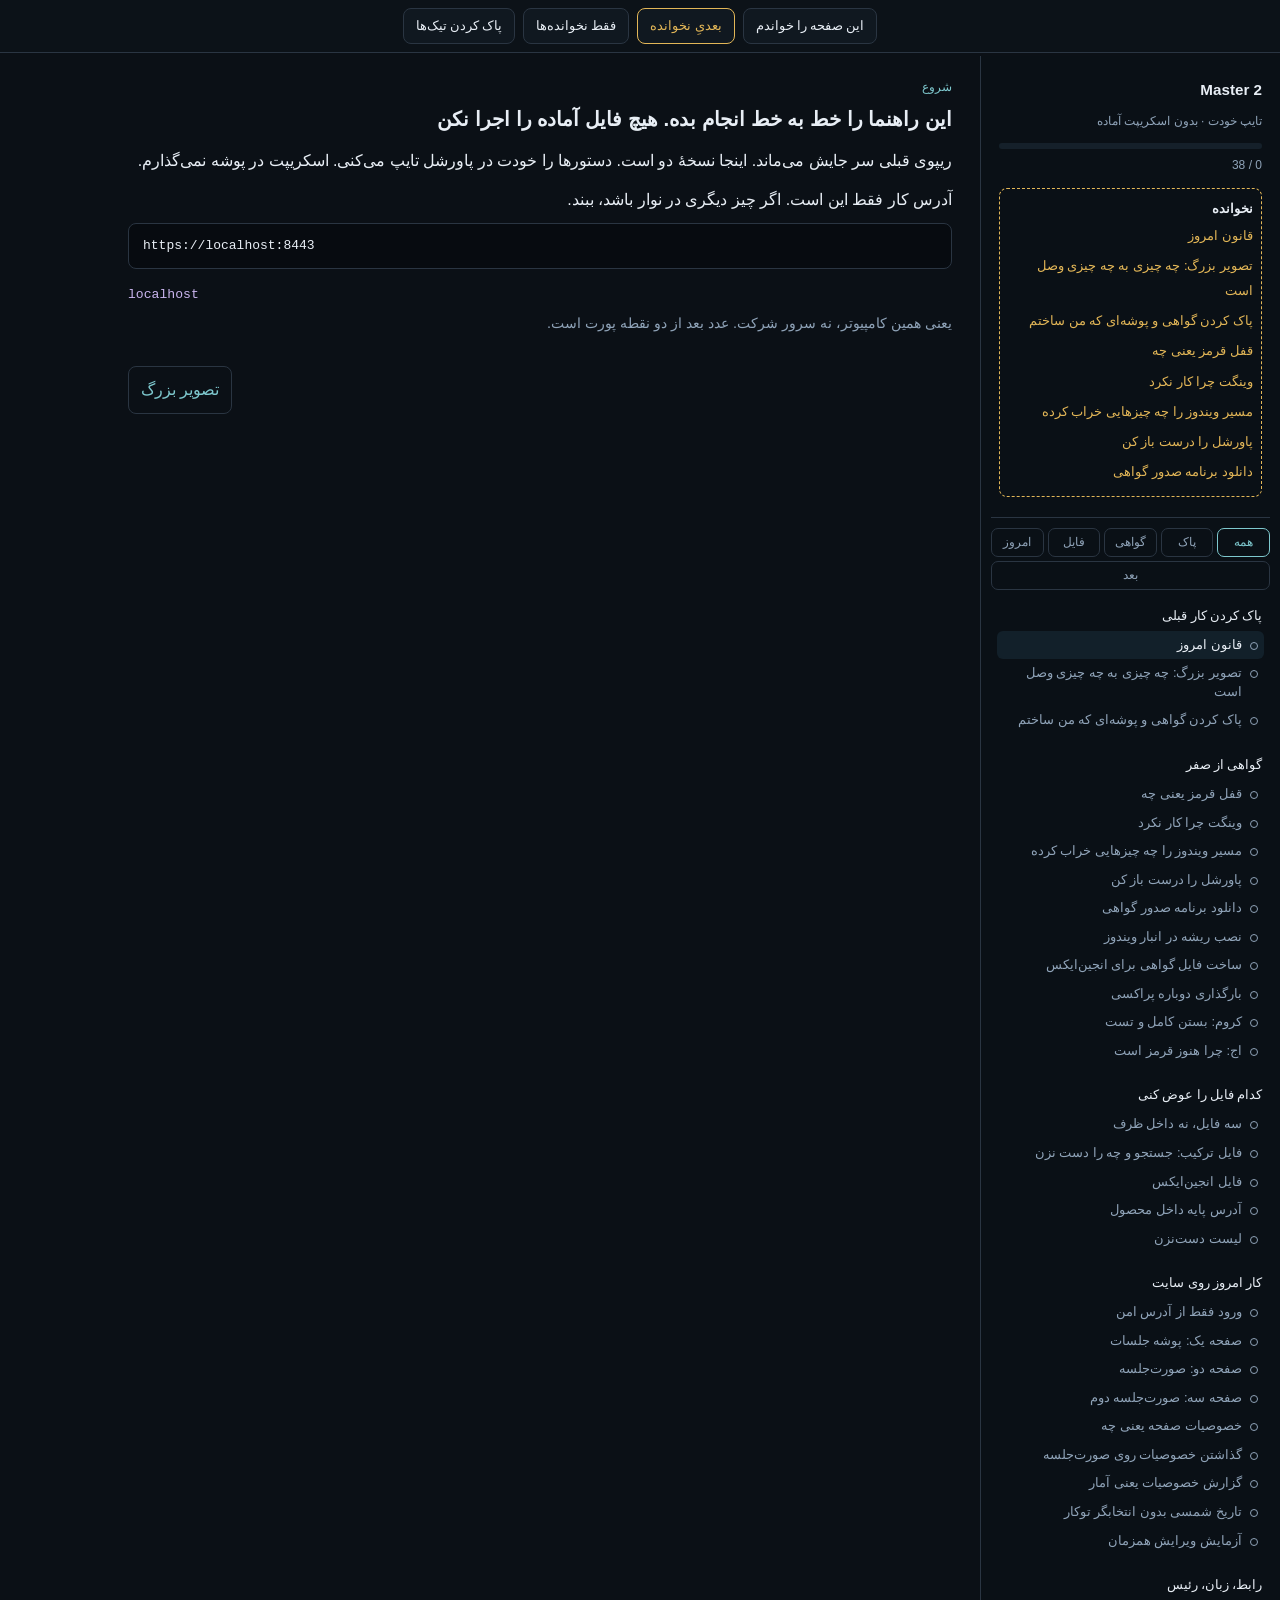
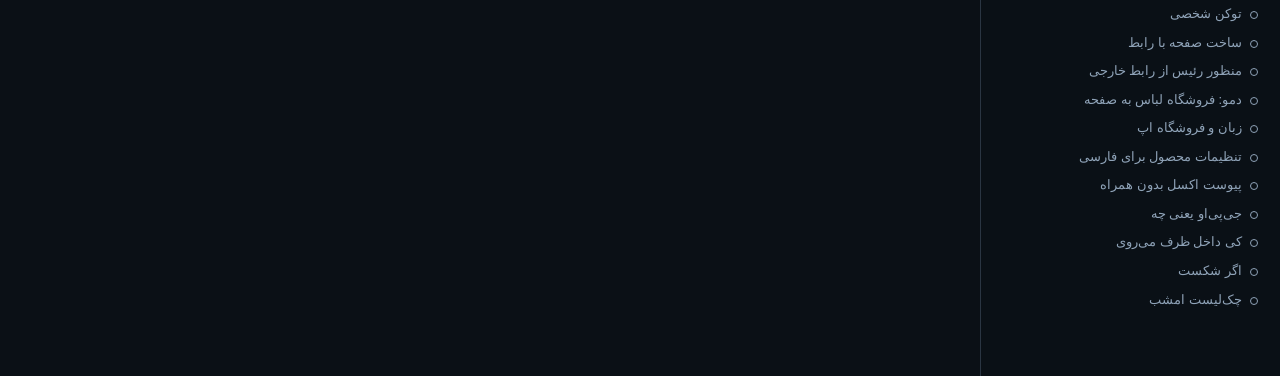
==== commit 4feaba32: "Freeze only the four read buttons; sidebar scrolls. Deepen picture, cert chain, PATH, proxy headers," ====
--- a/index.html
+++ b/index.html
@@ -7,6 +7,14 @@
 <link rel="stylesheet" href="app.css"/>
 </head>
 <body>
+<div class="topbar">
+  <div class="row">
+    <button id="btnReadTop">این صفحه را خواندم</button>
+    <button id="btnNextTop">بعدیِ نخوانده</button>
+    <button id="btnOnlyUnread">فقط نخوانده‌ها</button>
+    <button id="btnReset">پاک کردن تیک‌ها</button>
+  </div>
+</div>
 <div class="app">
 <aside class="side">
   <div class="brand">
@@ -89,16 +97,6 @@
   </div>
 </aside>
 <main class="main">
-  <div class="topbar">
-    <div class="row">
-      <button id="btnReadTop">این صفحه را خواندم</button>
-      <button id="btnNextTop">بعدیِ نخوانده</button>
-      <button id="btnOnlyUnread">فقط نخوانده‌ها</button>
-      <button id="btnReset">پاک کردن تیک‌ها</button>
-    </div>
-    <div class="unread-box" id="unreadBoxTop"></div>
-  </div>
-
   <section class="page" id="start">
     <p class="kicker">شروع</p>
     <h1>این راهنما را خط به خط انجام بده. هیچ فایل آماده را اجرا نکن</h1>
@@ -112,14 +110,36 @@
 
   <section class="page" id="picture">
     <p class="kicker">تصویر بزرگ</p>
-    <h1>روزانه داخل ظرف نمی‌روی</h1>
-    <p class="say">مرورگر به پورت امن وصل می‌شود. برنامهٔ انجین‌ایکس رمز را باز می‌کند و متن ساده را به تامکت می‌دهد. تامکت کانفلوئنس است. پستگرس داده را نگه می‌دارد. تو در ویندوز پاورشل و کروم کار می‌کنی.</p>
+    <h1>سه ماشین مجازی کوچک روی یک ویندوز؛ تو فقط با درِ جلویی حرف می‌زنی</h1>
+    <p class="say">داکر دسکتاپ روی ویندوز تو یک ماشین لینوکس سبک بالا می‌آورد. داخل آن سه ظرف جدا هستند. هر ظرف یک فرایند است با فایل‌سیستم و شبکهٔ خودش. از بیرون ویندوز، فقط پورت‌هایی را می‌بینی که در فایل ترکیب publish شده‌اند.</p>
+    <p class="term">Docker Desktop</p>
+    <p class="def">برنامهٔ ویندوز که موتور داکر را اجرا می‌کند. اگر نهنگ در سینی سبز نباشد هیچ دستور داکر کار نمی‌کند. این یعنی دیمون نخوابیده؛ ربطی به کانفلوئنس خراب ندارد.</p>
     <p class="term">container</p>
-    <p class="def">ظرف: یک فرایند ایزوله که داکر اجرا می‌کند. مثل یک مینی‌لینوکس برای همان برنامه. ورود با دستور exec فقط برای اشکال‌زدایی است، نه کار روزانه.</p>
-    <p class="term">reverse proxy</p>
-    <p class="def">پراکسی معکوس: درِ جلویی. اینجا انجین‌ایکس است. کلاینت او را می‌بیند، نه تامکت را.</p>
-    <p class="term">TLS termination</p>
-    <p class="def">تمام‌کردن تونل رمز در لبه: انجین‌ایکس گواهی را نشان می‌دهد و رمز را باز می‌کند. تامکت گواهی ندارد.</p>
+    <p class="def">ظرف: فرایند ایزوله. کانفلوئنس، پستگرس، انجین‌ایکس هر کدام یک ظرف‌اند. خاموش کردن یکی بقیه را نگه می‌دارد مگر به هم وابسته باشند.</p>
+    <p class="term">publish / map</p>
+    <p class="def">نقشهٔ پورت: سوراخی از ویندوز به داخل ظرف. شکل «پورت میزبان به پورت ظرف». اگر نقشه نباشد فقط ظرف‌های دیگر روی همان شبکهٔ داکر آن پورت را می‌بینند.</p>
+    <p class="say">نقشهٔ واقعی لاب تو این است. این بلوک فقط نام‌ها و عددهاست؛ معنی‌اش را پایین می‌خوانی.</p>
+<pre class="ltr" dir="ltr">Windows Chrome
+   |
+   | TCP 127.0.0.1:8443
+   v
+[container: confluence-proxy]  nginx listens :443 inside
+   decrypt TLS here (lab.crt + lab.key)
+   |
+   | HTTP cleartext on Docker bridge "my-net"
+   | Host header still says localhost:8443
+   v
+[container: confluence]  Tomcat listens :8090
+   also launches Synchrony on :8091 inside the same container
+   |
+   | JDBC on my-net
+   v
+[container: postgressql-confluence]  :5432  (NOT published to Windows)</pre>
+    <p class="say">وقتی در کروم هشت‌هزار و چهارصد و چهل و سه می‌زنی، ویندوز بسته را می‌برد به چهارصد و چهل و سهٔ داخل ظرف پراکسی. پراکسی رمز را باز می‌کند. از اینجا به بعد روی کابل مجازی داکر دیگر تی‌ال‌اس نیست. تامکت صفحه را می‌سازد. اگر تامکت نداند بیرون امن بوده، در اچ‌تی‌ام‌ال لینک ناامن با پورت خام می‌نویسد. چهار متغیر محیطی دقیقاً برای دروغ نگفتن تامکت‌اند.</p>
+    <p class="term">my-net</p>
+    <p class="def">شبکهٔ پل داکر که خودت ساختی. اسم ظرف به‌جای آی‌پی کار می‌کند. پراکسی می‌تواند بنویسد confluence:8090 چون هر دو روی همین شبکه‌اند. ویندوز این نام را نمی‌شناسد؛ فقط پورت‌های publish را می‌شناسد.</p>
+    <p class="say">پورت هشت‌هزار و نود روی ویندوز هم باز است. یعنی می‌شود از کروم مستقیم به تامکت رفت و رمز را دور زد. محصول آن را عمداً خطا می‌گیرد چون آدرس پایه چیز دیگری است. پورت هشت‌هزار و نود و یک هم روی ویندوز باز است ولی آنجا سایت نیست؛ موتور همزمانی است.</p>
+    <p class="say">روزانه داخل ظرف نرو. پاورشل روی ویندوز، کروم، و سه فایل روی دیسک دی کافی است. ورود به ظرف فقط وقتی فایل داخل لینوکس را باید ببینی که روی ویندوز نیست.</p>
     <div class="navp"><a href="#start" data-go="start">قبلی</a><a href="#undo" data-go="undo">پاک کردن</a></div>
   </section>
 
@@ -160,14 +180,15 @@
 
   <section class="page" id="whyred">
     <p class="kicker">گواهی</p>
-    <h1>چرا جزئیات گواهی لوکال‌هاست است ولی باز ناامن می‌گوید</h1>
-    <p class="say">دست‌دادن رمز موفق است. مرورگر نام را می‌بیند. اعتماد ندارد چون صادرکننده یک مرجع عمومی نیست و در انبار ریشه‌های ویندوز نبوده. جزئیات گواهی ≠ قفل سبز.</p>
-    <p class="term">self-signed</p>
-    <p class="def">خودامضا: فایل خودش را امضا کرده. برای آزمایشگاه رایج است. کروم آن را «مرجع نامعتبر» می‌داند مگر ریشه جدا در انبار باشد.</p>
-    <p class="term">CA</p>
-    <p class="def">مرجع گواهی: یک ریشه که ویندوز قبول دارد. برنامهٔ ام‌کی‌سرت یک ریشهٔ محلی می‌سازد و در انبار می‌گذارد، بعد گواهی سایت را با آن امضا می‌کند. آن‌وقت قفل سبز می‌شود.</p>
-    <p class="term">SAN</p>
-    <p class="def">نام جایگزین موضوع: فهرست نام‌های داخل گواهی. باید با نوار آدرس یکی باشد. اینجا لوکال‌هاست و نشانی حلقه.</p>
+    <h1>دو پرسش جدا: آیا رمز برقرار است، آیا صادرکننده را ویندوز می‌شناسد</h1>
+    <p class="say">وقتی جزئیات گواهی را باز می‌کنی و نام لوکال‌هاست را می‌بینی، یعنی مرحلهٔ اول موفق است: مرورگر به پورت امن وصل شده، دست‌دادن رمز انجام شده، سرور یک فایل نشان داده که در فیلد نام همان چیزی است که نوشتی. این هنوز اعتماد نیست.</p>
+    <p class="say">مرحلهٔ دوم این است: این فایل را چه کسی امضا کرده؟ اگر امضاکننده خودش همان فایل باشد، زنجیره یک حلقه است. ویندوز فقط ریشه‌هایی را که در انبار «صدور گواهی ریشهٔ معتبر» هستند قبول می‌کند. خودامضا آنجا نیست مگر کسی دستی وارد کرده باشد — و حتی آن‌وقت کروم گاهی به‌خاطر پرچم «مرجع نیست» باز غر می‌زند.</p>
+    <p class="term">TLS handshake</p>
+    <p class="def">دست‌دادن امنیت لایهٔ انتقال: مرورگر و سرور روی نسخهٔ پروتکل، رمز، و هویت سرور توافق می‌کنند. شکست اینجا یعنی صفحه اصلاً باز نمی‌شود. قفل قرمز بعد از باز شدن صفحه یعنی دست‌دادن شده ولی اعتماد نه.</p>
+    <p class="term">certificate chain</p>
+    <p class="def">زنجیره: گواهی سایت ← گواهی میانی ← ریشه. مرورگر باید ریشه را از قبل داشته باشد. ام‌کی‌سرت ریشه را می‌سازد و در انبار می‌گذارد، بعد گواهی سایت را با آن ریشه امضا می‌کند. آن‌وقت زنجیره دو حلقهٔ درست است.</p>
+    <p class="term">Not secure در کروم</p>
+    <p class="def">متن رابط کروم. ممکن است خطای مرجع نامعتبر باشد، یا فقط اینکه صفحه را با تأیید دستی باز کرده‌ای. روی قفل بزن و «صادرشده توسط» را بخوان. اگر صادرکننده با موضوع یکی است، هنوز خودامضاست.</p>
     <div class="navp"><a href="#undo" data-go="undo">قبلی</a><a href="#winget" data-go="winget">وینگت</a></div>
   </section>
 
@@ -180,11 +201,12 @@
 
   <section class="page" id="path">
     <p class="kicker">گواهی</p>
-    <h1>فهرست جستجو خراب است؛ کل درایو را اضافه نکن</h1>
+    <h1>وقتی نام برنامه را می‌زنی ویندوز کجا را می‌گردد</h1>
     <p class="term">PATH</p>
-    <p class="def">فهرست پوشه‌هایی که ویندوز وقتی فقط نام برنامه را می‌زنی، آنجا را می‌گردد. اگر پوشه در این فهرست نباشد باید مسیر کامل فایل را بنویسی.</p>
-    <p class="say">روی این ماشین یک خط جاوا با گیومهٔ وسط خراب است. درایو دی و ای به‌صورت کل دیسک در فهرست‌اند. این‌ها را دست نزن مگر بدانی. برای کار امروز نیاز نیست کل مسیر را تعمیر کنی. برنامه را با مسیر کامل صدا بزن.</p>
-    <p class="say">اگر خواستی فقط یک پوشه اضافه کنی: تنظیمات ویندوز → سیستم → درباره → تنظیمات پیشرفته سیستم → متغیرهای محیطی → متغیرهای کاربر → Path → جدید. فقط پوشه‌ای که فایل اجرایی صدور گواهی را خودت آنجا گذاشتی. اینتر، باشه، یک پاورشل تازه باز کن.</p>
+    <p class="def">متغیر محیطی: رشته‌ای از پوشه‌ها با جداکنندهٔ نقطه‌ویرگول. وقتی می‌نویسی وینگت بدون مسیر کامل، ویندوز به ترتیب این پوشه‌ها را می‌گردد تا فایل اجرایی پیدا کند. اول کاربر، بعد سیستم.</p>
+    <p class="say">روی این ماشین چند چیز خراب است. یکی خط جاوا که گیومه وسط مسیر دارد؛ آن پوشه هیچ‌وقت درست پیدا نمی‌شود. یکی گذاشتن کل درایو دی و کل درایو ای؛ یعنی هر بار هزاران پوشهٔ بی‌ربط هم در معرض جستجو است و خطر اجرای برنامهٔ همنام از ریشهٔ دیسک را دارد. این‌ها را امروز تعمیر نکن مگر قطعی بدانی چه می‌کنی.</p>
+    <p class="say">وینگت معمولاً در پوشهٔ برنامه‌های ویندوز است. روی این حساب آن فایل آنجا نبود. پس نصب‌کنندهٔ فروشگاه مایکروسافت یا نیست یا خراب است. برای صدور گواهی به آن نیاز نداری.</p>
+    <p class="say">کار امروز: مسیر کامل فایل اجرایی را بنویس تا به فهرست جستجو وابسته نباشی. اگر بعداً خواستی یک پوشه اضافه کنی فقط همان پوشهٔ دودقیقه، نه کل دیسک. بعد از تغییر متغیر، پاورشل را ببند و از نو باز کن؛ پنجرهٔ قدیمی فهرست کهنه را نگه می‌دارد.</p>
     <div class="navp"><a href="#winget" data-go="winget">قبلی</a><a href="#ps" data-go="ps">پاورشل</a></div>
   </section>
 
@@ -332,41 +354,43 @@
 
   <section class="page" id="compose">
     <p class="kicker">فایل</p>
-    <h1>فایل ترکیب را باز کن، جستجو کن، ذخیره نکن اگر عوض نکردی</h1>
-    <div class="step"><b class="n">مرحله ۱</b>
-      <p class="say">در کرسر یا نوت‌پد این فایل را باز کن:</p>
+    <h1>این چهار خط به تامکت می‌گویند بیرون چه شکلی است</h1>
+    <p class="say">تامکت پشت پراکسی است و خودش فقط اچ‌تی‌تی‌پی خام روی هشت‌هزار و نود می‌شنود. اگر به او نگویی، در لینک‌ها و کوکی و تغییر مسیر همان خام را می‌نویسد. متغیرهای محیطی تصویر رسمی داکر از روی‌شان کانکتور را می‌سازد. دستی فایل سرور داخل ظرف را ویرایش نکن؛ با ری‌استارت برمی‌گردد.</p>
+    <div class="step"><b class="n">مرحله ۱ · باز کردن</b>
+      <p class="say">نوت‌پد یا کرسر:</p>
 <pre class="ltr" dir="ltr">D:\atlassian-software\confluence-compose.yml</pre>
     </div>
-    <div class="step"><b class="n">مرحله ۲ · جستجو</b>
-      <p class="say">کنترل اف. این را بزن:</p>
+    <div class="step"><b class="n">مرحله ۲ · کنترل اف</b>
 <pre class="ltr" dir="ltr">ATL_PROXY</pre>
-      <p class="say">باید این چهار خط را ببینی. اگر همین‌ها هستند، هیچی را عوض نکن. کنترل اس نزن.</p>
+      <p class="say">اگر این چهار خط را دیدی و با نوار مرورگر یکی است، هیچ کاراکتری عوض نکن و کنترل اس نزن.</p>
 <pre class="ltr" dir="ltr">ATL_PROXY_NAME: localhost
 ATL_PROXY_PORT: 8443
 ATL_TOMCAT_SCHEME: "https"
 ATL_TOMCAT_SECURE: "true"</pre>
-      <p class="term">ATL_PROXY_PORT</p>
-      <p class="def">پورتی که مرورگر در نوار می‌بیند، نه پورت داخل ظرف. ظرف انجین‌ایکس داخلش چهارصد و چهل و سه گوش می‌دهد؛ روی ویندوز به هشت‌هزار و چهارصد و چهل و سه نقشه شده.</p>
-    </div>
-    <div class="step"><b class="n">مرحله ۳</b>
-      <p class="say">کنترل اف برای پورت‌ها. نقشهٔ هشت‌هزار و نود و هشت‌هزار و نود و یک بماند. در مرورگر استفاده نشوند.</p>
+      <p class="term">scheme / secure</p>
+      <p class="def">طرح و پرچم امن روی کانکتور تامکت. طرح باید اچ‌تی‌تی‌پی‌اس باشد تا لینک‌های تولیدشده با قفل جور درآیند. پرچم امن یعنی کوکی را فقط روی اتصال امن بفرست.</p>
+    </div>
+    <div class="step"><b class="n">مرحله ۳ · کنترل اف برای ports</b>
+      <p class="say">نقشهٔ خام برای اشکال‌زدایی از پاورشل است. در کروم باز نکن. روی اوبونتو بعداً این دو را publish نکن.</p>
     </div>
     <div class="navp"><a href="#which" data-go="which">قبلی</a><a href="#nginx" data-go="nginx">انجین‌ایکس</a></div>
   </section>
 
   <section class="page" id="nginx">
     <p class="kicker">فایل</p>
-    <h1>فایل پراکسی را فقط بخوان</h1>
-    <div class="step"><b class="n">مرحله ۱</b>
+    <h1>پراکسی دو کار می‌کند: رمز، و دروغ نگفتن به تامکت با سربرگ</h1>
+    <p class="say">فایل روی ویندوز است و داخل ظرف به‌جای پیکربندی پیش‌فرض سوار می‌شود. تغییر این فایل تا وقتی بارگذاری نکنی اثر ندارد.</p>
+    <div class="step"><b class="n">مرحله ۱ · باز کردن</b>
 <pre class="ltr" dir="ltr">D:\atlassian-software\nginx-lab\confluence.conf</pre>
     </div>
-    <div class="step"><b class="n">مرحله ۲ · کنترل اف</b>
-<pre class="ltr" dir="ltr">ssl_certificate</pre>
-      <p class="say">باید به گواهی و کلید داخل ظرف اشاره کند که از پوشهٔ اس‌اس‌ال لاب سوار شده. اسم فایل را عوض نکن مگر خودت در صدور اسم دیگری گذاشته باشی.</p>
-    </div>
-    <div class="step"><b class="n">مرحله ۳ · کنترل اف</b>
-<pre class="ltr" dir="ltr">Host</pre>
-      <p class="say">باید میزبان با پورت هشت‌هزار و چهارصد و چهل و سه باشد. اگر فقط لوکال‌هاست بدون پورت باشد لینک‌ها می‌شکنند.</p>
+    <div class="step"><b class="n">مرحله ۲ · کنترل اف ssl_certificate</b>
+      <p class="say">مسیر داخل ظرف است نه مسیر ویندوز. پوشهٔ اس‌اس‌ال لاب در ترکیب به همان مسیر ظرف وصل شده. اسم فایل را با آنچه صادر کردی یکی نگه دار.</p>
+    </div>
+    <div class="step"><b class="n">مرحله ۳ · کنترل اف Host</b>
+      <p class="say">تامکت از این سربرگ می‌فهمد کلاینت چه میزبان و پورتی دیده. بدون عدد پورت، لینک‌ها می‌روند به چهارصد و چهل و سهٔ ویندوز که روی لاب گوش نمی‌دهد.</p>
+    </div>
+    <div class="step"><b class="n">مرحله ۴ · کنترل اف X-Forwarded-Proto</b>
+      <p class="say">باید مقدار امن باشد. وگرنه برنامه فکر می‌کند بیرون ناامن است حتی اگر قفل سبز باشد.</p>
     </div>
     <div class="navp"><a href="#compose" data-go="compose">قبلی</a><a href="#baseurl" data-go="baseurl">آدرس پایه</a></div>
   </section>
@@ -456,13 +480,15 @@
 
   <section class="page" id="ppwhat">
     <p class="kicker">امروز</p>
-    <h1>خصوصیات صفحه آمار جادویی نیست؛ یک جدول کلید–مقدار است</h1>
-    <p class="say">روی یک صفحه یک ماکرو می‌گذاری. دو ستون: نام ویژگی، مقدار. مثلاً تاریخ شمسی، وضعیت، نویسنده. این جدول در خود صفحه دیده می‌شود.</p>
-    <p class="say">ماکروی گزارش خصوصیات در یک صفحهٔ دیگر می‌گردد همهٔ فرزندانی که آن ماکرو را دارند و از همان کلیدها یک جدول جمع می‌سازد. آمار یعنی همین ردیف‌ها، نه نمودار پنهان.</p>
+    <h1>خصوصیات صفحه یک پایگاه کوچک روی همان صفحه است</h1>
+    <p class="say">بدنهٔ صفحه متن آزاد است. آمار و فیلتر روی متن آزاد سخت است. ماکروی خصوصیات یک جدول دو ستونه داخل صفحه می‌گذارد: ستون چپ نام فیلد، ستون راست مقدار. خود صفحه همچنان خواندنی است؛ اضافه بر آن ماشین می‌تواند فیلد را پیدا کند.</p>
+    <p class="say">مثال عملی صورت‌جلسه: تاریخ شمسی، وضعیت، مسئول. بدون این جدول، فهرست جلسات فقط عنوان صفحات است. با گزارش خصوصیات، روی پوشهٔ والد یک جدول می‌بینی که هر ردیفش یک صورت‌جلسه است و ستون‌هایش همان فیلدها. آمار یعنی تعداد ردیف و مقادیر ستون وضعیت، نه داشبورد پنهان.</p>
+    <p class="term">macro</p>
+    <p class="def">ماکرو: قطعهٔ آماده‌ای که با ممیز ممیز در ویرایشگر جستجو می‌شود و در ذخیره به قالب داخلی محصول تبدیل می‌شود.</p>
     <p class="term">Page Properties</p>
-    <p class="def">ماکروی خصوصیات صفحه: جعبهٔ فراداده روی همان صفحه.</p>
+    <p class="def">خصوصیات صفحه: همان جدول فیلد روی صفحهٔ جزئی.</p>
     <p class="term">Page Properties Report</p>
-    <p class="def">گزارش خصوصیات: جدول تجمیعی روی صفحهٔ والد یا یک صفحهٔ فهرست.</p>
+    <p class="def">گزارش خصوصیات: صفحهٔ فهرست که از روی همان فیلدها جدول تجمیعی می‌سازد. اگر نام فیلد در گزارش با نام داخل ماکرو یکی نباشد ستون خالی می‌ماند.</p>
     <div class="navp"><a href="#p3" data-go="p3">قبلی</a><a href="#ppdo" data-go="ppdo">گذاشتن خصوصیات</a></div>
   </section>
 
@@ -511,18 +537,18 @@
 
   <section class="page" id="sync">
     <p class="kicker">امروز</p>
-    <h1>پورت همزمانی را باز نکن؛ دو پنجره روی همان صفحه</h1>
+    <h1>ویرایش زنده از مسیر صفحه می‌آید نه از باز کردن پورت موتور</h1>
     <p class="term">Synchrony</p>
-    <p class="def">موتور ویرایش همزمان. روی پورت داخلی گوش می‌دهد. پاسخ خالی به مرورگر می‌دهد. سایت نیست.</p>
-    <div class="step"><b class="n">مرحله ۱</b>
-      <p class="say">فقط آدرس امن. صورت‌جلسه را باز کن. ویرایش.</p>
-    </div>
-    <div class="step"><b class="n">مرحله ۲</b>
-      <p class="say">پنجرهٔ ناشناس همان آدرس، همان صفحه، ویرایش. در یکی یک کلمه تایپ کن. اگر در دیگری زنده آمد، همزمانی کار می‌کند.</p>
-    </div>
-    <div class="step"><b class="n">مرحله ۳ · این را نزن</b>
+    <p class="def">فرایند جدا داخل همان ظرف کانفلوئنس. پروتکلش صفحهٔ اچ‌تی‌ام‌ال نیست. وقتی در کروم آن پورت را می‌زنی پاسخ بدون بدنه می‌گیری؛ سفید می‌بینی. این یعنی زنده است نه اینکه سایت خراب است.</p>
+    <p class="say">مرورگر کاربر باید به آدرس امن کانفلوئنس وصل باشد. کانفلوئنس خودش ترافیک همزمانی را داخل شبکهٔ داکر به موتور می‌رساند. پشت پراکسی معمولاً همان مسیر داخلی کافی است. اگر ویرایشگر زرد شد اول تب پورت خام را ببند؛ لینک‌های غلط موتور را گیج می‌کنند.</p>
+    <div class="step"><b class="n">مرحله ۱</b>
+      <p class="say">فقط آدرس امن. صورت‌جلسه. ویرایش.</p>
+    </div>
+    <div class="step"><b class="n">مرحله ۲</b>
+      <p class="say">کنترل ان برای پنجرهٔ ناشناس. همان آدرس، همان صفحه، ویرایش. در یکی یک واژه تایپ کن و دو ثانیه نگاه کن. اگر در دیگری ظاهر شد، همزمانی کار می‌کند. اگر زرد ماند، آدرس پایه و قفل را درست کن بعد دوباره.</p>
+    </div>
+    <div class="step"><b class="n">مرحله ۳ · نزن</b>
 <pre class="ltr" dir="ltr">http://localhost:8091</pre>
-      <p class="say">سفید بودن آنجا شکست نیست.</p>
     </div>
     <div class="navp"><a href="#shamsi" data-go="shamsi">قبلی</a><a href="#pat" data-go="pat">توکن</a></div>
   </section>
@@ -563,9 +589,11 @@
 
   <section class="page" id="boss">
     <p class="kicker">رابط</p>
-    <h1>رابط فروش لباس داخل کانفلوئنس توکار نیست؛ دو مرحله است</h1>
-    <p class="say">کانفلوئنس یک رابط برای صفحه‌های خودش دارد. فروشگاه لباس یک رابط دیگر روی اینترنت است. محصول اطلسیان خودش rasht-e-lebas را صدا نمی‌زند مگر تو برنامه‌ای وسط بنویسی.</p>
-    <p class="say">الگوی رئیس معمولاً این است: اسکریپت از بیرون داده را می‌گیرد، جدول می‌سازد، با همان توکن یک صفحه یا پیوست در کانفلوئنس می‌گذارد. این ادغام است، نه اینکه کانفلوئنس فروشگاه باشد.</p>
+    <h1>دو نشانی جدا؛ کانفلوئنس فروشگاه لباس نمی‌شود</h1>
+    <p class="say">رابط کانفلوئنس یعنی نشانی‌هایی زیر خود محصول برای صفحه، پیوست، فضا. احراز هویت با توکن. این برای ساختن دانش داخل ویکی است.</p>
+    <p class="say">رابط فروشگاه لباس یعنی نشانی دیگری روی سرور انبار یا اینترنت. کالا، قیمت، موجودی. کانفلوئنس از کارخانه به آنجا وصل نیست. اگر رئیس می‌گوید از فروشگاه محتوا بیاید، یعنی یک برنامهٔ وسط: از فروشگاه می‌خواند، شکلک جدول یا پیوست می‌سازد، با رابط کانفلوئنس می‌نویسد. آن برنامه می‌تواند پاورشل روی لپتاپ تو باشد یا بعداً زمان‌بند روی اوبونتو.</p>
+    <p class="term">integration</p>
+    <p class="def">ادغام: دو سیستم جدا با قرارداد مشخص داده رد و بدل می‌کنند. اینجا قرارداد سمت ویکی همان رابط محتواست؛ سمت فروشگاه هرچه خودشان منتشر کرده‌اند.</p>
     <div class="navp"><a href="#rest" data-go="rest">قبلی</a><a href="#shop" data-go="shop">دمو فروشگاه</a></div>
   </section>
 
--- a/app.css
+++ b/app.css
@@ -3,9 +3,24 @@
   --a:#7ec8ce;--g:#7dcea0;--w:#e2b657;--r:#e07a7a;--side:300px;
 }
 *{box-sizing:border-box}
-html,body{margin:0;height:100%;background:var(--bg);color:var(--ink);
-  font:16px/1.85 Tahoma,"Segoe UI",sans-serif}
+html,body{margin:0;min-height:100%;background:var(--bg);color:var(--ink);
+  font:16px/1.9 Tahoma,"Segoe UI",sans-serif}
 html{direction:rtl}
+.topbar{
+  position:fixed;top:0;left:0;right:0;z-index:80;
+  background:#0c1218;border-bottom:1px solid var(--line);
+  padding:8px 14px calc(8px + env(safe-area-inset-top))
+}
+.topbar .row{margin:0;justify-content:center}
+.app{
+  display:grid;grid-template-columns:var(--side) 1fr;min-height:100%;
+  padding-top:56px
+}
+.side{
+  border-left:1px solid var(--line);background:#0a1016;padding:12px 10px 48px;
+  overflow:visible;position:relative;height:auto
+}
+.main{padding:12px 28px 96px;max-width:880px;min-width:0}
 a{color:var(--a);text-decoration:none}
 a:hover{color:#fff}
 i.en,bdi.en{
@@ -20,11 +35,6 @@
   white-space:pre
 }
 code{font-family:Consolas,monospace;color:#cbb6f0}
-.app{display:grid;grid-template-columns:var(--side) 1fr;min-height:100%}
-.side{
-  border-left:1px solid var(--line);background:#0a1016;padding:12px 10px 48px;
-  overflow:auto;position:sticky;top:0;height:100vh
-}
 .brand{padding:8px 8px 12px;border-bottom:1px solid var(--line);margin-bottom:10px}
 .brand strong{display:block;font-size:.95rem}
 .brand small{color:var(--dim);font-size:.75rem}
@@ -51,13 +61,8 @@
 .grp a.read{color:var(--g)}
 .dot{width:8px;height:8px;border-radius:50%;border:1px solid var(--dim);margin-top:6px;flex:none}
 .grp a.read .dot{background:var(--g);border-color:var(--g)}
-.main{padding:0 28px 96px;max-width:880px;min-width:0}
-.topbar{
-  position:sticky;top:0;z-index:40;
-  background:rgba(11,16,22,.96);border-bottom:1px solid var(--line);
-  padding:10px 0 12px;margin:0 -8px 8px;backdrop-filter:blur(8px)
-}
-.topbar .row{margin:0}
+.side.only-unread a.read{display:none}
+#btnNextUnread,#btnNextTop{border-color:var(--w);color:var(--w)}
 .page{display:none;padding-top:8px}
 .page.on{display:block}
 h1{font-size:1.28rem;margin:0 0 12px;line-height:1.5}
@@ -96,6 +101,5 @@
 ol.seq li{margin:8px 0}
 @media(max-width:860px){
   .app{grid-template-columns:1fr}
-  .side{position:relative;height:auto;max-height:36vh;border-left:0;border-bottom:1px solid var(--line)}
-  .topbar{top:0}
+  .side{position:relative;height:auto;max-height:none;border-left:0;border-bottom:1px solid var(--line)}
 }
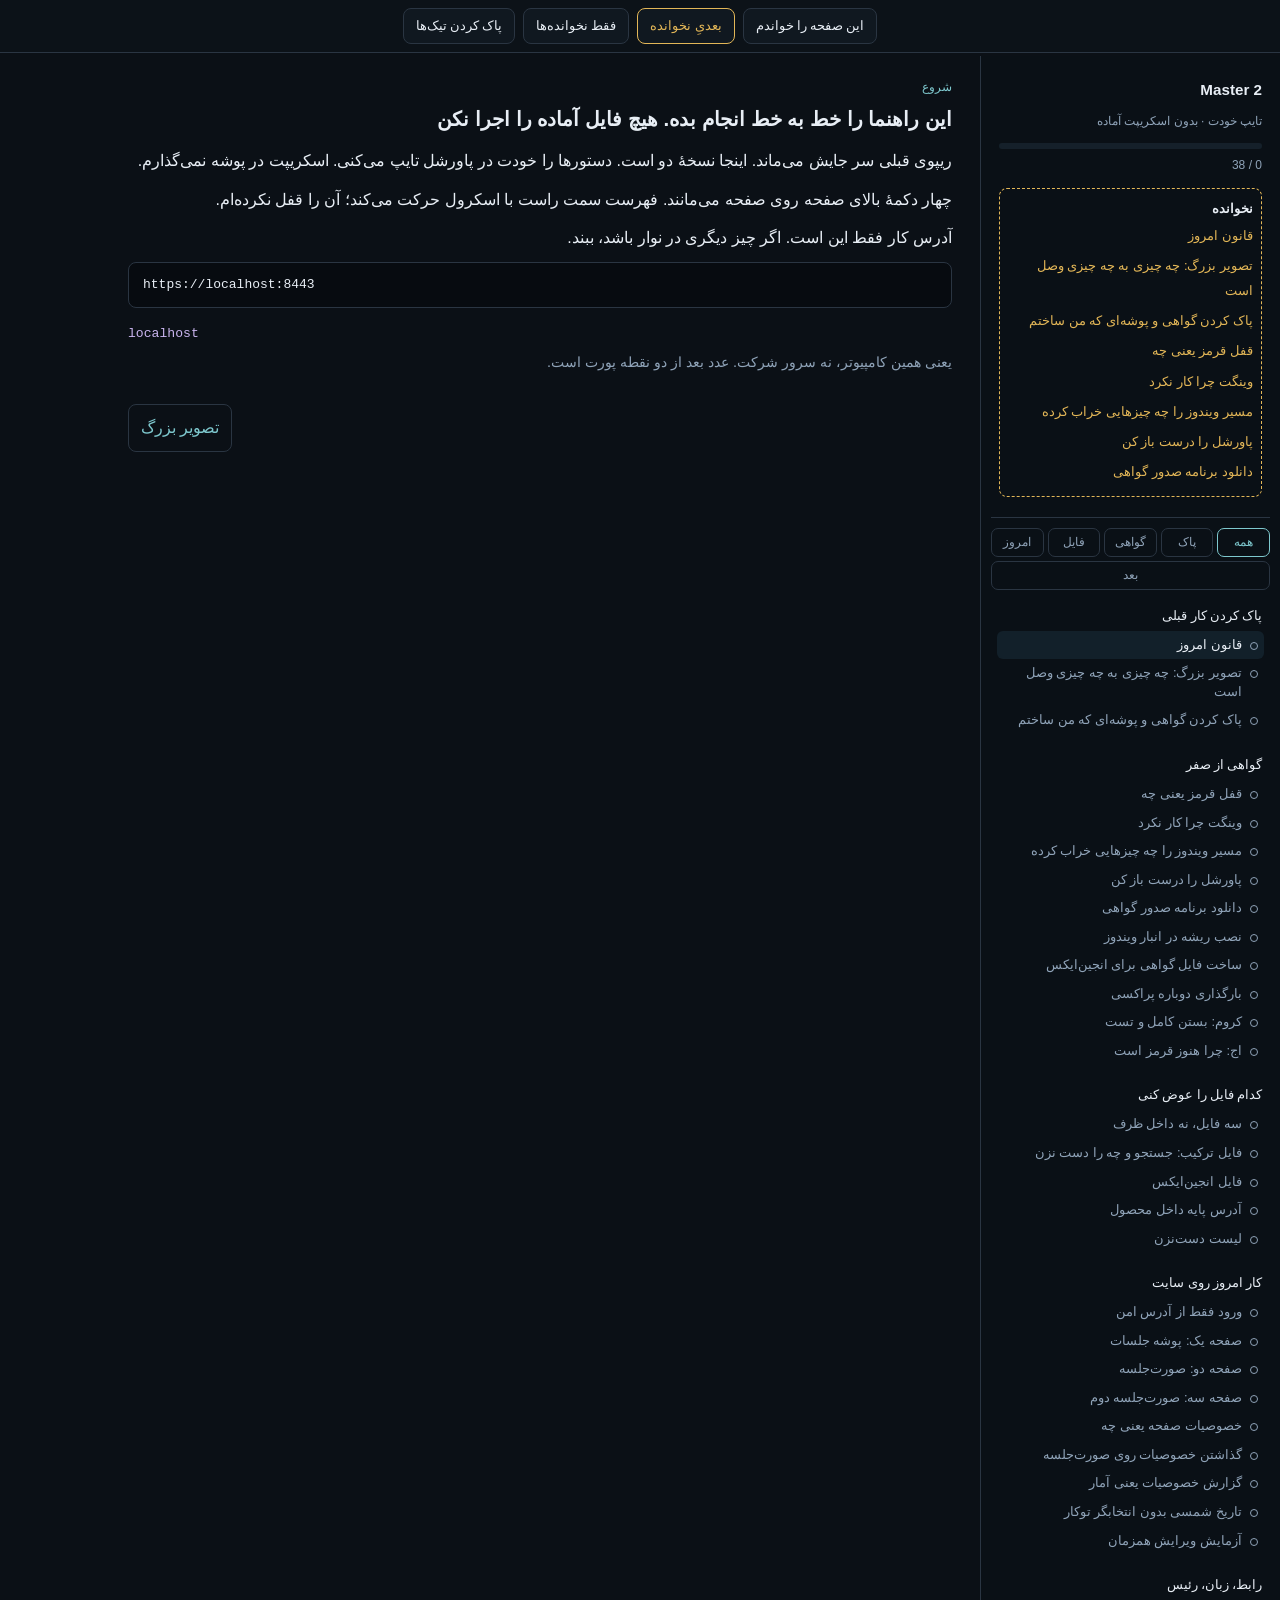
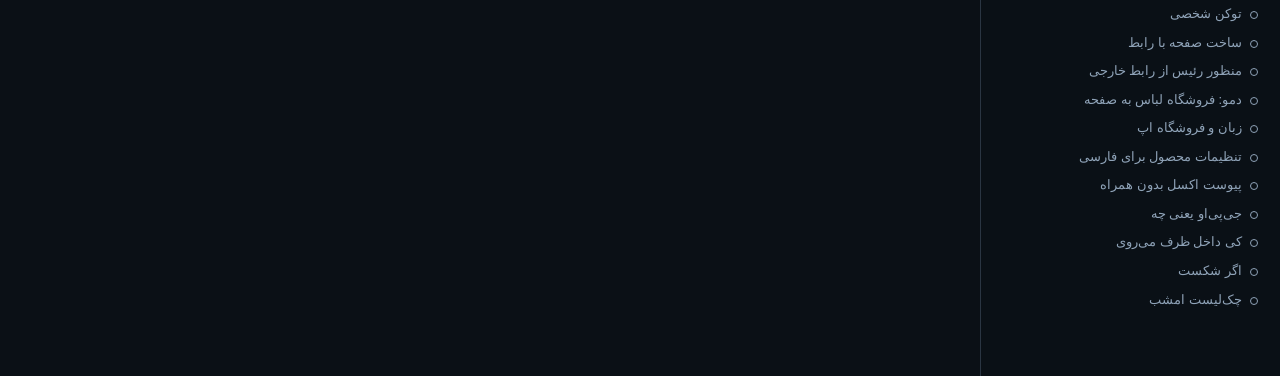
==== commit 843959eb: "Deepen lab map, cert trust layers, PATH, and proxy headers on the same Master 2 guide. Co-authored-b" ====
--- a/index.html
+++ b/index.html
@@ -101,6 +101,7 @@
     <p class="kicker">شروع</p>
     <h1>این راهنما را خط به خط انجام بده. هیچ فایل آماده را اجرا نکن</h1>
     <p class="say">ریپوی قبلی سر جایش می‌ماند. اینجا نسخهٔ دو است. دستورها را خودت در پاورشل تایپ می‌کنی. اسکریپت در پوشه نمی‌گذارم.</p>
+    <p class="say">چهار دکمهٔ بالای صفحه روی صفحه می‌مانند. فهرست سمت راست با اسکرول حرکت می‌کند؛ آن را قفل نکرده‌ام.</p>
     <p class="say">آدرس کار فقط این است. اگر چیز دیگری در نوار باشد، ببند.</p>
 <pre class="ltr" dir="ltr">https://localhost:8443</pre>
     <p class="term">localhost</p>
@@ -110,92 +111,185 @@
 
   <section class="page" id="picture">
     <p class="kicker">تصویر بزرگ</p>
-    <h1>سه ماشین مجازی کوچک روی یک ویندوز؛ تو فقط با درِ جلویی حرف می‌زنی</h1>
-    <p class="say">داکر دسکتاپ روی ویندوز تو یک ماشین لینوکس سبک بالا می‌آورد. داخل آن سه ظرف جدا هستند. هر ظرف یک فرایند است با فایل‌سیستم و شبکهٔ خودش. از بیرون ویندوز، فقط پورت‌هایی را می‌بینی که در فایل ترکیب publish شده‌اند.</p>
+    <h1>سه ظرف روی یک ویندوز؛ تو فقط با درِ جلویی حرف می‌زنی</h1>
+    <p class="say">یک برنامهٔ ویندوز موتور لینوکس را بالا می‌آورد. داخل آن سه ظرف جدا هستند. هر ظرف یک فرایند ایزوله است با فایل‌سیستم و شبکهٔ خودش. از بیرون ویندوز فقط سوراخ‌هایی را می‌بینی که در فایل ترکیب به میزبان وصل شده‌اند. بقیهٔ پورت‌ها برای ویندوز نامرئی‌اند.</p>
     <p class="term">Docker Desktop</p>
-    <p class="def">برنامهٔ ویندوز که موتور داکر را اجرا می‌کند. اگر نهنگ در سینی سبز نباشد هیچ دستور داکر کار نمی‌کند. این یعنی دیمون نخوابیده؛ ربطی به کانفلوئنس خراب ندارد.</p>
+    <p class="def">برنامهٔ ویندوز که دیمون را اجرا می‌کند. اگر نهنگ در سینی سبز نباشد هیچ دستور داکر کار نمی‌کند. این یعنی موتور نخوابیده؛ ربطی به خراب بودن کانفلوئنس ندارد.</p>
     <p class="term">container</p>
-    <p class="def">ظرف: فرایند ایزوله. کانفلوئنس، پستگرس، انجین‌ایکس هر کدام یک ظرف‌اند. خاموش کردن یکی بقیه را نگه می‌دارد مگر به هم وابسته باشند.</p>
+    <p class="def">ظرف: فرایند ایزوله. کانفلوئنس، پستگرس، انجین‌ایکس هر کدام یک ظرف‌اند با نام ثابت در فایل ترکیب. خاموش کردن یکی بقیه را نگه می‌دارد مگر وابستگی صریح باشد.</p>
+    <p class="term">image</p>
+    <p class="def">تصویر فقط‌خواندنی. ظرف از روی تصویر ساخته می‌شود. پاک کردن ظرف تصویر را پاک نمی‌کند. دادهٔ پایدار باید در جلد باشد وگرنه با حذف ظرف می‌رود.</p>
+    <p class="term">volume</p>
+    <p class="def">جلد: دیسک جدا از عمر ظرف. روی لاب تو دو جلد نام‌دار هست: دادهٔ خانهٔ کانفلوئنس، و دادهٔ پستگرس. صفحات، پیوست، افزونه، و جداول آنجا می‌مانند حتی اگر ظرف را بسازی از نو.</p>
     <p class="term">publish / map</p>
-    <p class="def">نقشهٔ پورت: سوراخی از ویندوز به داخل ظرف. شکل «پورت میزبان به پورت ظرف». اگر نقشه نباشد فقط ظرف‌های دیگر روی همان شبکهٔ داکر آن پورت را می‌بینند.</p>
-    <p class="say">نقشهٔ واقعی لاب تو این است. این بلوک فقط نام‌ها و عددهاست؛ معنی‌اش را پایین می‌خوانی.</p>
-<pre class="ltr" dir="ltr">Windows Chrome
+    <p class="def">نقشهٔ پورت: سوراخ از ویندوز به داخل ظرف. شکل «پورت میزبان به پورت ظرف». اگر نقشه نباشد فقط ظرف‌های دیگر روی همان شبکهٔ داکر آن پورت را می‌بینند.</p>
+    <h2>نقشهٔ وصل‌بودن روی همین ماشین</h2>
+    <p class="say">این بلوک نام‌ها و عددهای واقعی لاب است. معنی هر فلش را پایین می‌خوانی.</p>
+<pre class="ltr" dir="ltr">Windows Chrome / Edge
    |
-   | TCP 127.0.0.1:8443
+   | you type https://localhost:8443
+   | Windows TCP 127.0.0.1:8443
    v
-[container: confluence-proxy]  nginx listens :443 inside
-   decrypt TLS here (lab.crt + lab.key)
+[container name: confluence-proxy]
+  image nginx:1.27
+  inside listen :443
+  files from Windows:
+    D:\atlassian-software\nginx-lab\confluence.conf  →  /etc/nginx/conf.d/default.conf
+    D:\atlassian-software\nginx-lab\ssl\lab.crt      →  /etc/nginx/ssl/lab.crt
+    D:\atlassian-software\nginx-lab\ssl\lab.key      →  /etc/nginx/ssl/lab.key
+  decrypt TLS here
    |
-   | HTTP cleartext on Docker bridge "my-net"
-   | Host header still says localhost:8443
+   | clear HTTP on Docker bridge my-net
+   | proxy_pass http://confluence:8090
+   | header Host: localhost:8443
+   | header X-Forwarded-Proto: https
    v
-[container: confluence]  Tomcat listens :8090
-   also launches Synchrony on :8091 inside the same container
+[container name: confluence]
+  image atlassian/confluence:10.2.13
+  Tomcat listen :8090
+  Synchrony/Aleph listen :8091  (same container, other process)
+  volume confluence-data → /var/atlassian/application-data/confluence
    |
    | JDBC on my-net
+   | host name inside Docker: db-con
    v
-[container: postgressql-confluence]  :5432  (NOT published to Windows)</pre>
-    <p class="say">وقتی در کروم هشت‌هزار و چهارصد و چهل و سه می‌زنی، ویندوز بسته را می‌برد به چهارصد و چهل و سهٔ داخل ظرف پراکسی. پراکسی رمز را باز می‌کند. از اینجا به بعد روی کابل مجازی داکر دیگر تی‌ال‌اس نیست. تامکت صفحه را می‌سازد. اگر تامکت نداند بیرون امن بوده، در اچ‌تی‌ام‌ال لینک ناامن با پورت خام می‌نویسد. چهار متغیر محیطی دقیقاً برای دروغ نگفتن تامکت‌اند.</p>
+[container name: postgressql-confluence]
+  image postgres:15
+  listen :5432  — NOT published to Windows
+  volume postgresql-data-con → /var/lib/postgresql/data</pre>
+    <h2>یک درخواست از نوار تا پایگاه</h2>
+    <p class="say">وقتی در کروم آدرس امن را می‌زنی، ویندوز بسته را به پورت چهارصد و چهل و سهٔ داخل ظرف پراکسی می‌برد. عدد روی نوار هشت‌هزار و چهارصد و چهل و سه است چون نقشهٔ میزبان این است:</p>
+<pre class="ltr" dir="ltr">8443:443</pre>
+    <p class="say">یعنی میزبان هشت‌هزار و چهارصد و چهل و سه، داخل ظرف چهارصد و چهل و سه. پراکسی رمز را با دو فایل گواهی و کلید باز می‌کند. از اینجا تا تامکت روی کابل مجازی داکر دیگر رمز نیست. تامکت اچ‌تی‌ام‌ال می‌سازد. اگر تامکت نداند کلاینت بیرون را امن دیده، در لینک و کوکی پورت خام می‌نویسد. چهار متغیر محیطی دقیقاً برای همین دروغ‌نگفتن‌اند.</p>
     <p class="term">my-net</p>
-    <p class="def">شبکهٔ پل داکر که خودت ساختی. اسم ظرف به‌جای آی‌پی کار می‌کند. پراکسی می‌تواند بنویسد confluence:8090 چون هر دو روی همین شبکه‌اند. ویندوز این نام را نمی‌شناسد؛ فقط پورت‌های publish را می‌شناسد.</p>
-    <p class="say">پورت هشت‌هزار و نود روی ویندوز هم باز است. یعنی می‌شود از کروم مستقیم به تامکت رفت و رمز را دور زد. محصول آن را عمداً خطا می‌گیرد چون آدرس پایه چیز دیگری است. پورت هشت‌هزار و نود و یک هم روی ویندوز باز است ولی آنجا سایت نیست؛ موتور همزمانی است.</p>
-    <p class="say">روزانه داخل ظرف نرو. پاورشل روی ویندوز، کروم، و سه فایل روی دیسک دی کافی است. ورود به ظرف فقط وقتی فایل داخل لینوکس را باید ببینی که روی ویندوز نیست.</p>
+    <p class="def">شبکهٔ پل که خودت ساختی و در ترکیب خارجی اعلام شده. اسم ظرف به‌جای آی‌پی کار می‌کند. پراکسی می‌نویسد confluence:8090 چون هر دو روی همین شبکه‌اند. ویندوز این نام را نمی‌شناسد. اگر شبکه از قبل نباشد بالا آمدن پشته شکست می‌خورد.</p>
+    <p class="say">ساخت شبکه فقط اگر از قبل نیست. امروز اگر ظرف‌ها بالا هستند این را نزن.</p>
+<pre class="ltr" dir="ltr">docker network create --driver bridge --subnet=150.50.50.0/24 my-net</pre>
+    <h2>دو سوراخ دیگر روی ویندوز؛ هیچ‌کدام درِ جلویی نیستند</h2>
+    <table>
+      <thead><tr><th>آدرس</th><th>چه گوش می‌دهد</th><th>کار تو</th></tr></thead>
+      <tbody>
+        <tr><td>آدرس امن هشت‌هزار و چهارصد و چهل و سه</td><td>انجین‌ایکس سپس تامکت</td><td>تنها ورودی روزانه</td></tr>
+        <tr><td>پورت خام هشت‌هزار و نود</td><td>تامکت مستقیم</td><td>اشکال‌زدایی از پاورشل، نه کروم</td></tr>
+        <tr><td>پورت خام هشت‌هزار و نود و یک</td><td>موتور همزمانی</td><td>سایت نیست؛ پاسخ بدون بدنه</td></tr>
+      </tbody>
+    </table>
+    <p class="say">پورت خام روی ویندوز باز است چون در ترکیب نقشه شده. از کروم اگر همان را باز کنی محصول می‌گوید آدرس با آدرس پایه یکی نیست. این خطا یعنی دو هویت برای یک سایت، نه اینکه ظرف مرده است. آدرس پایه را به پورت خام برنگردان. تب را ببند.</p>
+    <p class="term">Server Base URL</p>
+    <p class="def">آدرس پایهٔ سرور: مقداری داخل محصول که باید عیناً نوار مرورگر باشد. الان باید همان آدرس امن باشد.</p>
+    <p class="term">Synchrony / Aleph</p>
+    <p class="def">فرایند جدا داخل همان ظرف کانفلوئنس برای ویرایش همزمان. پروتکلش صفحه نیست. گرفتن ریشهٔ آن پورت پاسخ بدون بدنه می‌دهد. مرورگر باید به آدرس امن وصل باشد؛ خود محصول ترافیک را داخل شبکهٔ داکر می‌رساند.</p>
+    <p class="term">JDBC</p>
+    <p class="def">پل جاوا به پایگاه. میزبان داخل داکر نام مستعار پایگاه است نه لوکال‌هاست ویندوز. پستگرس ویندوز جدا از پستگرس ظرف است؛ لاب داکر به ظرف وصل است.</p>
+    <h2>سه فایل روی دیسک ویندوز؛ پیکربندی داخل تصویر نیست</h2>
+    <p class="say">پیکربندی پایدار روی دیسک دی است و با سوار کردن به ظرف می‌رسد. ویرایش روی ویندوز است. اثر بعد از بارگذاری پراکسی یا ری‌استارت همان ظرف است، نه جادوی ذخیره.</p>
+<pre class="ltr" dir="ltr">D:\atlassian-software\confluence-compose.yml
+D:\atlassian-software\nginx-lab\confluence.conf
+D:\atlassian-software\nginx-lab\ssl\lab.crt
+D:\atlassian-software\nginx-lab\ssl\lab.key</pre>
+    <p class="why">روزانه داخل ظرف نرو. پاورشل روی ویندوز، کروم، و همین فایل‌ها کافی است. ورود به بَش ظرف فقط وقتی فایلی داخل لینوکس است که روی ویندوز نیست.</p>
     <div class="navp"><a href="#start" data-go="start">قبلی</a><a href="#undo" data-go="undo">پاک کردن</a></div>
   </section>
 
   <section class="page" id="undo">
     <p class="kicker">پاک کردن</p>
     <h1>اول آنچه من روی این ماشین گذاشتم را بردار، بعد خودت از صفر نصب کن</h1>
-    <p class="say">من یک‌بار برنامهٔ صدور گواهی را اجرا کردم. ریشه در انبار کاربر نشست. فایل‌های ریشه هنوز در پوشهٔ محلی تو هستند. فایل گواهی جلوی انجین‌ایکس هم عوض شده. برنامهٔ اجرایی را از پوشهٔ ابزار پاک کردم؛ ریشه را نه.</p>
+    <p class="say">من یک‌بار برنامهٔ صدور را اجرا کردم. سه جای جدا اثر مانده: انبار اعتماد همین کاربر، پوشهٔ کلید ریشه در دادهٔ محلی، و دو فایل جلوی پراکسی. برنامهٔ اجرایی را از پوشهٔ ابزار برداشتم؛ ریشه را نه. تا این سه را برنداری، نصب دوباره ممکن است روی ریشهٔ کهنه سوار شود و قفل را نفهمی مال کدام است.</p>
+    <h2>سه انبار جدا؛ فقط مال لاب را بردار</h2>
+    <p class="term">Current User Trusted Root</p>
+    <p class="def">انبار ریشهٔ همین حساب ویندوز. کروم و اج روی این ماشین از اینجا می‌خوانند. مدیر گواهی بدون ادمین همین را باز می‌کند.</p>
+    <p class="term">Local Machine Trusted Root</p>
+    <p class="def">انبار همهٔ حساب‌های همین رایانه. اگر نصب ریشه با بلهٔ کنترل حساب آمده باشد ممکن است اینجا هم باشد. با مدیر گواهی ساده دیده نمی‌شود.</p>
+    <p class="term">%LOCALAPPDATA%\mkcert</p>
+    <p class="def">پوشهٔ فایل خام ریشه و کلیدش. انبار ویندوز رونوشت اعتماد است؛ این پوشه کارخانهٔ صدور است. اگر پوشه بماند و انبار پاک شود، نصب بعدی دوباره همان ریشه را می‌گذارد.</p>
     <div class="step"><b class="n">مرحله ۱ · پاورشل را باز کن</b>
-      <p class="say">کلید ویندوز را نگه دار، کلید ایکس را بزن. «ویندوز پاورشل» را انتخاب کن. سی‌ام‌دی نه.</p>
-    </div>
-    <div class="step"><b class="n">مرحله ۲ · ببین ریشه هنوز هست</b>
+      <p class="say">کلید ویندوز را نگه دار، کلید ایکس را بزن. «ویندوز پاورشل» را انتخاب کن. سی‌ام‌دی نه. اگر «ترمینال» دیدی همان را باز کن؛ داخلش باید زبانهٔ پاورشل باشد نه فرمان.</p>
+    </div>
+    <div class="step"><b class="n">مرحله ۲ · ببین ریشهٔ فایلی هنوز هست</b>
       <p class="say">این را کامل تایپ کن، اینتر.</p>
 <pre class="ltr" dir="ltr">Get-ChildItem $env:LOCALAPPDATA\mkcert</pre>
-      <p class="say">باید دو فایل ببینی: کلید ریشه و گواهی ریشه. اگر پوشه نبود، مرحلهٔ پوشه را رد کن.</p>
-    </div>
-    <div class="step"><b class="n">مرحله ۳ · ریشه را از انبار ویندوز حذف کن</b>
+      <p class="say">اگر پوشه باشد معمولاً دو فایل می‌بینی:</p>
+<pre class="ltr" dir="ltr">rootCA.pem
+rootCA-key.pem</pre>
+      <p class="say">اگر خطا گفت مسیر نیست، مرحلهٔ پوشه را رد کن. نبودن پوشه یعنی کارخانه پاک شده؛ انبار ویندوز ممکن است هنوز ردیف داشته باشد.</p>
+    </div>
+    <div class="step"><b class="n">مرحله ۳ · ریشه را از انبار همین کاربر حذف کن</b>
       <p class="say">کلید ویندوز و آر. در جعبه بنویس و اینتر بزن:</p>
 <pre class="ltr" dir="ltr">certmgr.msc</pre>
       <p class="term">certmgr.msc</p>
-      <p class="def">مدیر گواهی کاربر جاری. فهرست اعتماد همین حساب ویندوز، نه همهٔ شرکت.</p>
-      <p class="say">در درخت چپ: شخصی → صدور گواهی ریشهٔ معتبر → گواهی‌ها. در لیست راست ستونی به نام صادرشده برای. ردیفی که سازمان آن «توسعهٔ ام‌کی‌سرت» است پیدا کن. روی آن راست‌کلیک، حذف. اگر ویندوز پرسید، بله.</p>
-      <p class="say">در همان فهرست اگر ردیف‌هایی دیدی که هم نام و هم صادرکننده فقط لوکال‌هاست است، آن‌ها گواهی خودامضای قدیمی‌اند که گاهی اج را گیج می‌کنند. همان‌ها را هم حذف کن. ریشه‌های مایکروسافت و ویندوز را دست نزن.</p>
-    </div>
-    <div class="step"><b class="n">مرحله ۴ · پوشهٔ ریشه را پاک کن</b>
+      <p class="def">مدیر گواهی کاربر جاری. فهرست اعتماد همین حساب، نه همهٔ شرکت و نه انبار جاوا.</p>
+      <p class="say">در درخت چپ به همین ترتیب باز کن: شخصی، صدور گواهی ریشهٔ معتبر، گواهی‌ها. در لیست راست ستون «صادرشده برای». ردیفی که سازمان یا نامش توسعهٔ ام‌کی‌سرت است پیدا کن. راست‌کلیک، حذف. اگر ویندوز پرسید بله.</p>
+      <p class="say">در همان فهرست اگر ردیف‌هایی دیدی که هم نام و هم صادرکننده فقط لوکال‌هاست است، گواهی خودامضای قدیمی‌اند. همان‌ها را هم حذف کن. ردیف‌هایی با نام مایکروسافت، ویندوز، یا ریشه‌های معروف عمومی را دست نزن.</p>
+    </div>
+    <div class="step"><b class="n">مرحله ۴ · اگر نصب با کنترل حساب بوده، انبار رایانه را هم ببین</b>
+      <p class="say">کلید ویندوز و آر. بنویس:</p>
+<pre class="ltr" dir="ltr">certlm.msc</pre>
+      <p class="say">اگر ویندوز ادمین خواست و تو ادمین هستی، بله. همان مسیر ریشهٔ معتبر. اگر همان ردیف توسعهٔ ام‌کی‌سرت بود حذف کن. اگر این فرمان شناخته نشد یا دسترسی نداد، همان مرحلهٔ قبلی کافی است برای کروم همین کاربر.</p>
+    </div>
+    <div class="step"><b class="n">مرحله ۵ · پوشهٔ کارخانه را پاک کن</b>
 <pre class="ltr" dir="ltr">Remove-Item -Recurse -Force $env:LOCALAPPDATA\mkcert</pre>
     </div>
-    <div class="step"><b class="n">مرحله ۵ · اگر پوشهٔ ابزار مانده</b>
-<pre class="ltr" dir="ltr">Test-Path D:\tools\mkcert</pre>
-      <p class="say">اگر درست بود:</p>
+    <div class="step"><b class="n">مرحله ۶ · اگر پوشهٔ اجرایی مانده</b>
+<pre class="ltr" dir="ltr">Test-Path D:\tools\mkcert
+Test-Path D:\bin\mkcert.exe</pre>
+      <p class="say">اگر اولی درست بود:</p>
 <pre class="ltr" dir="ltr">Remove-Item -Recurse -Force D:\tools\mkcert</pre>
-    </div>
-    <div class="step"><b class="n">مرحله ۶ · کروم و اج را کامل ببند</b>
-      <p class="say">همهٔ پنجره‌ها را ببند. مدیر وظایف: کلیدهای کنترل، شیفت، اسکیپ. فرایندهای کروم و اج را پایان وظیفه بده تا پس‌زمینه نماند.</p>
-    </div>
-    <p class="say">بعد از این مراحل قفل کروم دوباره قرمز می‌شود. این درست است. از صفحهٔ بعد خودت نصب می‌کنی.</p>
+      <p class="say">دومی را اگر خودت می‌خواهی از صفر دانلود کنی می‌توانی همان فایل را هم بردار. بعد دوباره می‌گذاری.</p>
+    </div>
+    <div class="step"><b class="n">مرحله ۷ · دو فایل جلوی پراکسی را دست نزن مگر بعد از صدور خودت</b>
+      <p class="say">الان ممکن است هنوز امضای من روی گواهی سایت باشد. آن را در صفحهٔ ساخت گواهی خودت جایگزین می‌کنی. اینجا فقط ریشه و پوشه را بردار.</p>
+    </div>
+    <div class="step"><b class="n">مرحله ۸ · کروم و اج را کامل ببند</b>
+      <p class="say">همهٔ پنجره‌ها را ببند. مدیر وظایف: کلیدهای کنترل، شیفت، اسکیپ. فرایندهای کروم و اج را پایان وظیفه بده تا پس‌زمینه نماند. بستن پنجره کافی نیست؛ چند فرایند مخفی انبار کهنه را نگه می‌دارند.</p>
+    </div>
+    <p class="why">بعد از این مراحل قفل کروم دوباره قرمز می‌شود. این درست است. یعنی اعتماد لاب برداشته شده. از صفحهٔ بعد خودت نصب می‌کنی.</p>
     <div class="navp"><a href="#picture" data-go="picture">قبلی</a><a href="#whyred" data-go="whyred">قفل قرمز</a></div>
   </section>
 
   <section class="page" id="whyred">
     <p class="kicker">گواهی</p>
-    <h1>دو پرسش جدا: آیا رمز برقرار است، آیا صادرکننده را ویندوز می‌شناسد</h1>
-    <p class="say">وقتی جزئیات گواهی را باز می‌کنی و نام لوکال‌هاست را می‌بینی، یعنی مرحلهٔ اول موفق است: مرورگر به پورت امن وصل شده، دست‌دادن رمز انجام شده، سرور یک فایل نشان داده که در فیلد نام همان چیزی است که نوشتی. این هنوز اعتماد نیست.</p>
-    <p class="say">مرحلهٔ دوم این است: این فایل را چه کسی امضا کرده؟ اگر امضاکننده خودش همان فایل باشد، زنجیره یک حلقه است. ویندوز فقط ریشه‌هایی را که در انبار «صدور گواهی ریشهٔ معتبر» هستند قبول می‌کند. خودامضا آنجا نیست مگر کسی دستی وارد کرده باشد — و حتی آن‌وقت کروم گاهی به‌خاطر پرچم «مرجع نیست» باز غر می‌زند.</p>
+    <h1>قفل قرمز سه معنای جدا دارد؛ حدس نزن، روی قفل بزن</h1>
+    <p class="say">آدرس با طرح امن یعنی مرورگر خواسته رمز بزند. قفل قرمز یا متن ناامن بعد از باز شدن صفحه معمولاً یعنی رمز برقرار شده ولی اعتماد نه. صفحهٔ سفید یا قطع اتصال یعنی دست‌دادن اصلاً تمام نشده. این دو را یکی نکن.</p>
+    <h2>لایهٔ یک: رمز</h2>
     <p class="term">TLS handshake</p>
-    <p class="def">دست‌دادن امنیت لایهٔ انتقال: مرورگر و سرور روی نسخهٔ پروتکل، رمز، و هویت سرور توافق می‌کنند. شکست اینجا یعنی صفحه اصلاً باز نمی‌شود. قفل قرمز بعد از باز شدن صفحه یعنی دست‌دادن شده ولی اعتماد نه.</p>
+    <p class="def">دست‌دادن: مرورگر و سرور روی نسخه، رمز، و هویت توافق می‌کنند. شکست اینجا یعنی صفحه باز نمی‌شود. قفل قرمز بعد از دیدن صفحه یعنی این لایه گذشته است.</p>
+    <h2>لایهٔ دو: نام روی گواهی با نوار یکی است؟</h2>
+    <p class="term">SAN</p>
+    <p class="def">نام جایگزین موضوع: فهرست نام‌ها و آی‌پی‌هایی که این گواهی برایشان معتبر است. برای لاب باید لوکال‌هاست و حلقهٔ پشت و آی‌پی نسخهٔ شش حلقه داخل فهرست باشد. اگر فقط نام رایانهٔ دیگری باشد، حتی با ریشهٔ معتبر قفل قرمز می‌ماند.</p>
+    <p class="say">وقتی جزئیات را باز می‌کنی و نام لوکال‌هاست را می‌بینی، لایهٔ نام درست است. این هنوز اعتماد نیست.</p>
+    <h2>لایهٔ سه: صادرکننده در انبار هست؟</h2>
     <p class="term">certificate chain</p>
-    <p class="def">زنجیره: گواهی سایت ← گواهی میانی ← ریشه. مرورگر باید ریشه را از قبل داشته باشد. ام‌کی‌سرت ریشه را می‌سازد و در انبار می‌گذارد، بعد گواهی سایت را با آن ریشه امضا می‌کند. آن‌وقت زنجیره دو حلقهٔ درست است.</p>
-    <p class="term">Not secure در کروم</p>
-    <p class="def">متن رابط کروم. ممکن است خطای مرجع نامعتبر باشد، یا فقط اینکه صفحه را با تأیید دستی باز کرده‌ای. روی قفل بزن و «صادرشده توسط» را بخوان. اگر صادرکننده با موضوع یکی است، هنوز خودامضاست.</p>
+    <p class="def">زنجیره: گواهی سایت، بعد میانی اگر باشد، بعد ریشه. مرورگر باید ریشه را از قبل در انبار داشته باشد. خودامضا یعنی صادرکننده با موضوع یکی است؛ زنجیره یک حلقه است و ویندوز آن را ریشهٔ عمومی نمی‌داند.</p>
+    <p class="term">self-signed</p>
+    <p class="def">خودامضا: فایل خودش را امضا کرده. وارد کردن دستی همان فایل به ریشه گاهی کروم را راضی نمی‌کند چون پرچم مرجع صدور روی آن نیست. برنامهٔ صدور لاب یک ریشهٔ جدا با پرچم درست می‌سازد، بعد گواهی سایت را با آن امضا می‌کند.</p>
+    <p class="term">NET::ERR_CERT_AUTHORITY_INVALID</p>
+    <p class="def">متن کروم وقتی مرجع را نمی‌شناسد. دکمهٔ ادامه یعنی تو برای این تب استثنا گذاشتی؛ قفل همچنان قرمز می‌ماند. سبز شدن یعنی استثنا لازم نیست.</p>
+    <p class="say">روی قفل بزن. «صادرشده توسط» را بخوان. اگر صادرکننده با موضوع یکی است و لوکال‌هاست است، هنوز خودامضاست. اگر صادرکننده توسعهٔ ام‌کی‌سرت است و قفل همچنان قرمز است، ریشه در انبار این مرورگر دیده نشده یا فرایند مرورگر کهنه است.</p>
+    <h2>هشداری که گواهی نیست</h2>
+    <p class="term">mixed content</p>
+    <p class="def">محتوای آمیخته: صفحه از آدرس امن آمده ولی داخلش منبع ناامن با طرح خام بار شده. آیکون ممکن است هشدار بدهد در حالی که زنجیره درست است. روی لاب اگر تب پورت خام باز باشد یا آدرس پایه هنوز خام باشد، لینک‌های داخل صفحه همین را می‌سازند.</p>
+    <p class="why">صدور ریشهٔ عمومی برای نام لوکال‌هاست ممکن نیست. مرجع‌های اینترنتی فقط نام دامنهٔ عمومی را امضا می‌کنند. لاب خانگی باید ریشهٔ محلی داشته باشد یا قفل قرمز را بپذیری.</p>
     <div class="navp"><a href="#undo" data-go="undo">قبلی</a><a href="#winget" data-go="winget">وینگت</a></div>
   </section>
 
   <section class="page" id="winget">
     <p class="kicker">گواهی</p>
-    <h1>وینگت روی این ویندوز در مسیر نیست</h1>
-    <p class="say">پیام «شناخته نشد» یعنی برنامه نصب نیست یا پوشه‌اش در فهرست جستجو نیست. روی این ماشین پوشهٔ برنامه‌های ویندوز خالی از وینگت بود. از وینگت استفاده نکن. فایل اجرایی را از گیت‌هاب خودت دانلود کن.</p>
+    <h1>وینگت روی این ویندوز در مسیر نیست؛ برای گواهی لازم‌اش نداری</h1>
+    <p class="say">وقتی نام یک برنامه را بدون پوشه می‌زنی و پاورشل می‌گوید شناخته نشد، یعنی در فهرست جستجوی همین پنجره فایلی با آن اسم پیدا نشده. این سه حالت است: برنامه نصب نیست، نصب است ولی پوشه‌اش در فهرست نیست، یا پنجره قبل از نصب باز مانده و فهرست کهنه دارد.</p>
+    <p class="term">winget</p>
+    <p class="def">مدیر بستهٔ ویندوز. بخشی از نصب‌کنندهٔ فروشگاه مایکروسافت است نه بخشی از خود ویندوز خالص. روی خیلی از ویندوزهای سازمانی یا ویندوز بدون فروشگاه، این فرمان اصلاً وجود ندارد.</p>
+    <p class="term">App Installer</p>
+    <p class="def">بسته‌ای که معمولاً فایل اجرایی وینگت را در پوشهٔ برنامه‌های ویندوز کاربر می‌گذارد. اگر فروشگاه بسته باشد یا این بسته خراب باشد، فرمان نیست.</p>
+    <div class="step"><b class="n">مرحله ۱ · ببین اصلاً هست یا نه</b>
+<pre class="ltr" dir="ltr">Get-Command winget -ErrorAction SilentlyContinue | Format-List
+where.exe winget</pre>
+      <p class="say">اگر هر دو خالی یا خطا دادند، نصب‌کننده نیست. دنبال تعمیر فروشگاه نرو. کار امروز صدور گواهی است نه تعمیر فروشگاه.</p>
+    </div>
+    <div class="step"><b class="n">مرحله ۲ · جایی که اگر می‌بود باید باشد</b>
+<pre class="ltr" dir="ltr">Get-ChildItem $env:LOCALAPPDATA\Microsoft\WindowsApps\winget.exe -ErrorAction SilentlyContinue</pre>
+      <p class="say">روی این ماشین این فایل نبود. پس پیام شناخته نشد حدس نبود؛ فایل نبود.</p>
+    </div>
+    <p class="why">برنامهٔ صدور یک فایل اجرایی تنهاست. دانلود مستقیم همان فایل کافی است. مسیر کامل را می‌زنی تا به وینگت و به فهرست جستجو وابسته نباشی.</p>
     <div class="navp"><a href="#whyred" data-go="whyred">قبلی</a><a href="#path" data-go="path">مسیر</a></div>
   </section>
 
@@ -203,62 +297,90 @@
     <p class="kicker">گواهی</p>
     <h1>وقتی نام برنامه را می‌زنی ویندوز کجا را می‌گردد</h1>
     <p class="term">PATH</p>
-    <p class="def">متغیر محیطی: رشته‌ای از پوشه‌ها با جداکنندهٔ نقطه‌ویرگول. وقتی می‌نویسی وینگت بدون مسیر کامل، ویندوز به ترتیب این پوشه‌ها را می‌گردد تا فایل اجرایی پیدا کند. اول کاربر، بعد سیستم.</p>
-    <p class="say">روی این ماشین چند چیز خراب است. یکی خط جاوا که گیومه وسط مسیر دارد؛ آن پوشه هیچ‌وقت درست پیدا نمی‌شود. یکی گذاشتن کل درایو دی و کل درایو ای؛ یعنی هر بار هزاران پوشهٔ بی‌ربط هم در معرض جستجو است و خطر اجرای برنامهٔ همنام از ریشهٔ دیسک را دارد. این‌ها را امروز تعمیر نکن مگر قطعی بدانی چه می‌کنی.</p>
-    <p class="say">وینگت معمولاً در پوشهٔ برنامه‌های ویندوز است. روی این حساب آن فایل آنجا نبود. پس نصب‌کنندهٔ فروشگاه مایکروسافت یا نیست یا خراب است. برای صدور گواهی به آن نیاز نداری.</p>
-    <p class="say">کار امروز: مسیر کامل فایل اجرایی را بنویس تا به فهرست جستجو وابسته نباشی. اگر بعداً خواستی یک پوشه اضافه کنی فقط همان پوشهٔ دودقیقه، نه کل دیسک. بعد از تغییر متغیر، پاورشل را ببند و از نو باز کن؛ پنجرهٔ قدیمی فهرست کهنه را نگه می‌دارد.</p>
+    <p class="def">متغیر محیطی: رشته‌ای از پوشه‌ها با جداکنندهٔ نقطه‌ویرگول. وقتی می‌نویسی نام برنامه بدون مسیر کامل، ویندوز به ترتیب این پوشه‌ها را می‌گردد تا فایل اجرایی پیدا کند. اول فهرست کاربر، بعد فهرست سیستم.</p>
+    <p class="term">where.exe</p>
+    <p class="def">فرمان ویندوز که می‌گوید کدام فایل از روی فهرست پیدا می‌شود. اگر خروجی خالی است، برای این پنجره آن نام وجود ندارد.</p>
+    <div class="step"><b class="n">مرحله ۱ · بیست پوشهٔ اول فهرست را ببین</b>
+<pre class="ltr" dir="ltr">$env:Path -split ';' | Select-Object -First 20</pre>
+      <p class="say">اگر خطی دیدی که کل درایو دی یا کل درایو ای است، یعنی هر بار جستجو از ریشهٔ دیسک هم می‌گذرد. خطر اجرای برنامهٔ همنام از ریشه، و کندی. امروز این را تعمیر نکن مگر قطعی بدانی چه سطری مال توست.</p>
+    </div>
+    <div class="step"><b class="n">مرحله ۲ · خط جاوای خراب</b>
+      <p class="say">روی این ماشین یک مسیر جاوا گیومه وسط پوشه دارد. آن سطر هیچ‌وقت به پوشهٔ واقعی نمی‌رسد. جاوای کانفلوئنس داخل ظرف است؛ برای قفل مرورگر به جاوای ویندوز نیاز نداری. آن سطر را امروز دست نزن.</p>
+    </div>
+    <h2>چرا کل دیسک را نباید به فهرست اضافه کنی</h2>
+    <p class="say">فهرست باید فقط پوشه‌هایی باشد که خودت می‌دانی داخلشان اجرایی‌های مشخص است. گذاشتن ریشهٔ درایو یعنی هر پوشهٔ تصادفی در رقابت نام است. اگر دو فایل همنام در فهرست باشند، اولی برنده است نه لزوماً درست‌ترین.</p>
+    <p class="why">کار امروز: مسیر کامل فایل صدور را بنویس. اگر بعداً خواستی یک پوشه اضافه کنی فقط همان پوشهٔ دودقیقه، نه کل دیسک. بعد از تغییر متغیر، پاورشل را ببند و از نو باز کن؛ پنجرهٔ قدیمی فهرست کهنه را نگه می‌دارد.</p>
     <div class="navp"><a href="#winget" data-go="winget">قبلی</a><a href="#ps" data-go="ps">پاورشل</a></div>
   </section>
 
   <section class="page" id="ps">
     <p class="kicker">گواهی</p>
-    <h1>پاورشل را از اینجا باز کن</h1>
-    <div class="step"><b class="n">مرحله ۱</b>
-      <p class="say">ویندوز به‌علاوهٔ ایکس → ویندوز پاورشل.</p>
-    </div>
-    <div class="step"><b class="n">مرحله ۲ · برو به پوشهٔ گواهی انجین‌ایکس</b>
+    <h1>پاورشل را از اینجا باز کن؛ فرمان و ویرایشگر را عوضی نگیر</h1>
+    <p class="term">PowerShell</p>
+    <p class="def">پوستهٔ ویندوز با فرمان‌های شیءگرا. آنچه در این راهنما می‌آید فرمان همین پوسته است نه فرمان سی‌ام‌دی.</p>
+    <p class="term">cmd.exe</p>
+    <p class="def">پوستهٔ قدیمی. خیلی از فرمان‌های این راهنما آنجا کار نمی‌کنند یا معنی دیگری دارند. اگر اعلان با حروف پی‌اس شروع نمی‌شود، پنجره را ببند.</p>
+    <div class="step"><b class="n">مرحله ۱ · باز کردن</b>
+      <p class="say">کلید ویندوز را نگه دار، کلید ایکس را بزن. «ویندوز پاورشل» را بزن. اگر «ترمینال ویندوز» دیدی همان را باز کن و مطمئن شو زبانه پاورشل است.</p>
+      <p class="say">از منوی شروع اگر «محیط اسکریپت» دیدی آن را باز نکن؛ آن ویرایشگر است نه پنجرهٔ تایپ روزانه.</p>
+    </div>
+    <div class="step"><b class="n">مرحله ۲ · اعلان را بخوان</b>
+      <p class="say">باید شبیه این باشد، نه اعلان فرمان:</p>
+<pre class="ltr" dir="ltr">PS C:\Users\...</pre>
+    </div>
+    <div class="step"><b class="n">مرحله ۳ · برو به پوشهٔ گواهی پراکسی</b>
 <pre class="ltr" dir="ltr">Set-Location D:\atlassian-software\nginx-lab\ssl
 Get-ChildItem</pre>
-      <p class="say">باید دو فایل ببینی: گواهی و کلید. الان ممکن است هنوز امضای قبلی باشد. بعد عوضشان می‌کنی.</p>
-    </div>
+      <p class="say">باید دو فایل ببینی: گواهی و کلید. الان ممکن است هنوز امضای قبلی باشد. بعد عوضشان می‌کنی. اگر پوشه نبود، در صفحهٔ شکست ساخت پوشه هست؛ اینجا نساز مگر خطا دیدی.</p>
+    </div>
+    <p class="why">سیاست اجرای اسکریپت برای فرمان‌های تک‌خطی این راهنما مطرح نیست چون فایل اسکریپت آماده نمی‌گذاریم. اگر روزی فایل را خودت ساختی و ویندوز جلوی اجرا را گرفت، همان خط‌ها را یکی‌یکی در پنجره بچسبان نه اینکه سیاست کل ماشین را شل کنی.</p>
     <div class="navp"><a href="#path" data-go="path">قبلی</a><a href="#getmk" data-go="getmk">دانلود</a></div>
   </section>
 
   <section class="page" id="getmk">
     <p class="kicker">گواهی</p>
-    <h1>دانلود برنامه؛ در پوشهٔ خودت بگذار</h1>
-    <div class="step"><b class="n">مرحله ۱</b>
-      <p class="say">پوشه‌ای که خودت می‌سازی، مثلاً:</p>
+    <h1>دانلود برنامهٔ صدور؛ در پوشهٔ خودت بگذار</h1>
+    <p class="say">این برنامه یک ریشهٔ محلی می‌سازد و گواهی سایت را با آن امضا می‌کند. برای نام لوکال‌هاست مناسب لاب است. مرجع اینترنتی این نام را امضا نمی‌کند. ابزار خط فرمان عمومی هم می‌تواند خودامضا بسازد؛ بدون ریشهٔ جدا قفل سبز نمی‌شود.</p>
+    <p class="term">mkcert</p>
+    <p class="def">برنامهٔ متن‌باز صدور گواهی لاب. نسخهٔ ویندوز شصت‌وچهار یک فایل اجرایی تنهاست. نصب‌کنندهٔ فروشگاه لازم ندارد.</p>
+    <p class="term">CAROOT</p>
+    <p class="def">پوشهٔ ریشهٔ همین برنامه، معمولاً زیر دادهٔ محلی کاربر. بعد از نصب ریشه، صدور سایت از روی همان ریشه امضا می‌کند. اگر پوشه را پاک کنی و انبار بماند، یا برعکس، زنجیره از هم می‌پاشد.</p>
+    <div class="step"><b class="n">مرحله ۱ · پوشه</b>
+      <p class="say">پوشه‌ای که خودت می‌سازی:</p>
 <pre class="ltr" dir="ltr">New-Item -ItemType Directory -Force -Path D:\bin | Out-Null</pre>
     </div>
     <div class="step"><b class="n">مرحله ۲ · مرورگر</b>
-      <p class="say">این نشانی را در کروم باز کن. فایل ویندوز شصت‌وچهار را ذخیره کن.</p>
+      <p class="say">این نشانی را در کروم باز کن. فایل ویندوز شصت‌وچهار را ذخیره کن. اگر کروم اسم دیگری گذاشت مهم نیست؛ در مرحلهٔ بعد عوض می‌کنی.</p>
 <pre class="ltr" dir="ltr">https://github.com/FiloSottile/mkcert/releases/download/v1.4.4/mkcert-v1.4.4-windows-amd64.exe</pre>
     </div>
-    <div class="step"><b class="n">مرحله ۳ · اسم را عوض کن و بگذار در پوشه</b>
+    <div class="step"><b class="n">مرحله ۳ · اسم و جا</b>
       <p class="say">فایل دانلودشده را ببر به پوشه‌ای که ساختی و اسمش را این بگذار:</p>
 <pre class="ltr" dir="ltr">D:\bin\mkcert.exe</pre>
-      <p class="say">اگر جای دیگری ذخیره کردی، در مرحله‌های بعد همان مسیر کامل را بنویس.</p>
+      <p class="say">اگر جای دیگری ذخیره کردی، از این به بعد همان مسیر کامل را بنویس. به فهرست ویندوز چیزی اضافه نکن.</p>
     </div>
     <div class="step"><b class="n">مرحله ۴ · تست</b>
 <pre class="ltr" dir="ltr">D:\bin\mkcert.exe -help</pre>
-      <p class="say">باید متن راهنما بیاید نه «شناخته نشد».</p>
+      <p class="say">باید متن راهنما بیاید نه شناخته نشد. اگر شناخته نشد، یا مسیر را غلط نوشتی یا فایل کامل دانلود نشده.</p>
     </div>
     <div class="navp"><a href="#ps" data-go="ps">قبلی</a><a href="#installca" data-go="installca">نصب ریشه</a></div>
   </section>
 
   <section class="page" id="installca">
     <p class="kicker">گواهی</p>
-    <h1>نصب ریشه در انبار ویندوز</h1>
+    <h1>نصب ریشه در انبار ویندوز جدا از ساخت فایل سایت است</h1>
+    <p class="say">دو کار است. اول: ریشه ساخته شود و ویندوز به آن اعتماد کند. دوم: فایل گواهی سایت با آن ریشه امضا شود و پراکسی همان فایل را نشان دهد. اگر فقط فایل سایت را عوض کنی و ریشه در انبار نباشد، قفل قرمز می‌ماند. اگر فقط ریشه را بگذاری و فایل سایت هنوز خودامضا باشد، باز قرمز می‌ماند.</p>
+    <p class="term">mkcert -install</p>
+    <p class="def">ریشه را می‌سازد اگر نباشد، بعد رونوشت اعتماد را در انبار ویندوز می‌گذارد. پنجرهٔ کنترل حساب برای نوشتن در انبار رایانه است. کروم از انبار ویندوز می‌خواند نه از انبار جاوا.</p>
     <div class="step"><b class="n">مرحله ۱</b>
 <pre class="ltr" dir="ltr">D:\bin\mkcert.exe -install</pre>
-      <p class="say">یک پنجرهٔ کنترل حساب کاربری می‌آید. بله. باید بگوید ریشه در انبار سیستم نصب شد.</p>
-      <p class="say">اگر جاوا گفت دسترسی رد شد، نادیده بگیر. قفل مرورگر از انبار ویندوز است نه از جاوا.</p>
+      <p class="say">یک پنجرهٔ کنترل حساب کاربری می‌آید. بله. باید بگوید ریشه در انبار نصب شد.</p>
+      <p class="say">اگر جاوا گفت دسترسی رد شد، نادیده بگیر. آن انبار مال ماشین مجازی جاواست. قفل کروم به آن وصل نیست. کانفلوئنس داخل ظرف جاوای خودش را دارد.</p>
     </div>
     <div class="step"><b class="n">مرحله ۲ · تأیید در مدیر گواهی</b>
 <pre class="ltr" dir="ltr">certmgr.msc</pre>
-      <p class="say">دوباره همان مسیر ریشهٔ معتبر. باید ردیف توسعهٔ ام‌کی‌سرت را ببینی.</p>
-    </div>
+      <p class="say">دوباره همان مسیر ریشهٔ معتبر کاربر. باید ردیف توسعهٔ ام‌کی‌سرت را ببینی. اگر نیست، پنجره را ببند، فرمان نصب را دوباره بزن، مدیر را از نو باز کن.</p>
+    </div>
+    <p class="why">این اعتماد فقط همین حساب روی همین رایانه است. رایانهٔ همکار و گوشی تو این ریشه را ندارند. برای شرکت بعدها ریشهٔ سازمانی با سیاست گروه پخش می‌شود؛ آن صفحه جداست.</p>
     <div class="navp"><a href="#getmk" data-go="getmk">قبلی</a><a href="#makecrt" data-go="makecrt">ساخت گواهی سایت</a></div>
   </section>
 
@@ -273,7 +395,7 @@
       <p class="say">باید بگوید گواهی برای این نام‌ها ساخته شد. دو فایل گواهی و کلید جایگزین می‌شوند.</p>
     </div>
     <div class="step"><b class="n">مرحله ۳ · ذخیرهٔ جدا لازم نیست</b>
-      <p class="say">انجین‌ایکس همین دو اسم فایل را از قبل می‌خواند. کنترل اس اینجا معنی ندارد؛ فایل را خود برنامه نوشت.</p>
+      <p class="say">پراکسی همین دو اسم را از قبل در پیکربندی دارد. کنترل اس اینجا معنی ندارد؛ فایل را خود برنامه نوشت. تا بارگذاری، ظرف هنوز فایل کهنه در حافظه دارد.</p>
     </div>
     <div class="navp"><a href="#installca" data-go="installca">قبلی</a><a href="#reload" data-go="reload">بارگذاری پراکسی</a></div>
   </section>
@@ -288,7 +410,12 @@
     <div class="step"><b class="n">مرحله ۲ · بارگذاری بدون خاموش کردن کل پشته</b>
 <pre class="ltr" dir="ltr">docker exec confluence-proxy nginx -s reload</pre>
       <p class="term">reload</p>
-      <p class="def">فرآیند همان است؛ پیکربندی و گواهی را دوباره می‌خواند. ظرف کانفلوئنس را ری‌استارت نمی‌کند.</p>
+      <p class="def">فرآیند همان است؛ پیکربندی و گواهی را دوباره می‌خواند. ظرف کانفلوئنس را ری‌استارت نمی‌کند. ری‌استارت کل پشته برای عوض کردن گواهی لازم نیست و جلسهٔ کاربر را بی‌جهت می‌کشد.</p>
+    </div>
+    <div class="step"><b class="n">مرحله ۳ · معنی خطا</b>
+      <p class="say">اگر گفت ظرف نیست، نهنگ سینی را ببین یا نام ظرف را با این بسنج:</p>
+<pre class="ltr" dir="ltr">docker ps --format "{{.Names}}"</pre>
+      <p class="say">نام باید دقیقاً پراکسی کانفلوئنس باشد. اگر آزمون نحو شکست خورد، فایل کانف را ذخیرهٔ ناقص کرده‌ای؛ به صفحهٔ فایل پراکسی برگرد، عوض نکن، فقط مطمئن شو پرانتزها بسته‌اند.</p>
     </div>
     <div class="navp"><a href="#makecrt" data-go="makecrt">قبلی</a><a href="#chrome" data-go="chrome">کروم</a></div>
   </section>
@@ -305,7 +432,12 @@
     </div>
     <div class="step"><b class="n">مرحله ۳</b>
 <pre class="ltr" dir="ltr">https://localhost:8443</pre>
-      <p class="say">قفل باید بدون «ادامه به سایت ناامن» سبز یا خاکستری امن باشد. روی قفل بزن. صادرکننده باید همان ریشهٔ ام‌کی‌سرت باشد نه خود لوکال‌هاست.</p>
+      <p class="say">قفل باید بدون ادامه به سایت ناامن، سبز یا خاکستری امن باشد. روی قفل بزن. صادرکننده باید ریشهٔ ام‌کی‌سرت باشد نه خود لوکال‌هاست.</p>
+    </div>
+    <div class="step"><b class="n">مرحله ۴ · اگر هنوز قرمز است</b>
+      <p class="say">در نوار کروم این را بزن و ریشه را در فهرست مراجع ببین:</p>
+<pre class="ltr" dir="ltr">chrome://certificate-manager</pre>
+      <p class="say">اگر ردیف نیست، نصب ریشه کامل نشده. اگر هست ولی قفل قرمز است، صادرکنندهٔ سایت را روی قفل بخوان: هنوز خودامضا یعنی صدور سایت یا بارگذاری پراکسی جا مانده.</p>
     </div>
     <div class="navp"><a href="#reload" data-go="reload">قبلی</a><a href="#edge" data-go="edge">اج</a></div>
   </section>
@@ -355,23 +487,30 @@
   <section class="page" id="compose">
     <p class="kicker">فایل</p>
     <h1>این چهار خط به تامکت می‌گویند بیرون چه شکلی است</h1>
-    <p class="say">تامکت پشت پراکسی است و خودش فقط اچ‌تی‌تی‌پی خام روی هشت‌هزار و نود می‌شنود. اگر به او نگویی، در لینک‌ها و کوکی و تغییر مسیر همان خام را می‌نویسد. متغیرهای محیطی تصویر رسمی داکر از روی‌شان کانکتور را می‌سازد. دستی فایل سرور داخل ظرف را ویرایش نکن؛ با ری‌استارت برمی‌گردد.</p>
+    <p class="say">تامکت پشت پراکسی است و خودش فقط طرح خام روی هشت‌هزار و نود می‌شنود. اگر به او نگویی، در لینک و کوکی و تغییر مسیر همان خام را می‌نویسد. تصویر رسمی از متغیر محیطی کانکتور را می‌سازد. فایل سرور داخل ظرف را دستی عوض نکن؛ با ری‌استارت ظرف برمی‌گردد به آنچه از متغیر آمده.</p>
     <div class="step"><b class="n">مرحله ۱ · باز کردن</b>
-      <p class="say">نوت‌پد یا کرسر:</p>
+      <p class="say">نوت‌پد یا کرسر. مسیر:</p>
 <pre class="ltr" dir="ltr">D:\atlassian-software\confluence-compose.yml</pre>
     </div>
     <div class="step"><b class="n">مرحله ۲ · کنترل اف</b>
 <pre class="ltr" dir="ltr">ATL_PROXY</pre>
-      <p class="say">اگر این چهار خط را دیدی و با نوار مرورگر یکی است، هیچ کاراکتری عوض نکن و کنترل اس نزن.</p>
+      <p class="say">اگر این چهار خط را دیدی و با نوار مرورگر یکی است، هیچ کاراکتری عوض نکن و کنترل اس نزن. قفل سبز از این چهار خط نمی‌آید؛ از ریشه و فایل گواهی می‌آید. این چهار خط برای این‌اند که بعد از سبز شدن، لینک داخل صفحه باز ناامن نشود.</p>
 <pre class="ltr" dir="ltr">ATL_PROXY_NAME: localhost
 ATL_PROXY_PORT: 8443
 ATL_TOMCAT_SCHEME: "https"
 ATL_TOMCAT_SECURE: "true"</pre>
       <p class="term">scheme / secure</p>
-      <p class="def">طرح و پرچم امن روی کانکتور تامکت. طرح باید اچ‌تی‌تی‌پی‌اس باشد تا لینک‌های تولیدشده با قفل جور درآیند. پرچم امن یعنی کوکی را فقط روی اتصال امن بفرست.</p>
+      <p class="def">طرح و پرچم امن روی کانکتور تامکت. طرح باید امن باشد تا لینک‌های تولیدشده با قفل جور درآیند. پرچم امن یعنی کوکی را فقط روی اتصال امن بفرست.</p>
     </div>
     <div class="step"><b class="n">مرحله ۳ · کنترل اف برای ports</b>
-      <p class="say">نقشهٔ خام برای اشکال‌زدایی از پاورشل است. در کروم باز نکن. روی اوبونتو بعداً این دو را publish نکن.</p>
+      <p class="say">باید نزدیک این سه سطر را ببینی. امروز عوض نکن.</p>
+<pre class="ltr" dir="ltr">8090:8090
+8091:8091
+8443:443</pre>
+      <p class="say">دو تای اول سوراخ خام روی ویندوز برای اشکال‌زدایی از پاورشل‌اند. در کروم باز نکن. سومی درِ جلویی است. روی سرور شرکت بعداً دو تای اول را به میزبان وصل نکن تا کسی آدرس پایه را دور نزند.</p>
+    </div>
+    <div class="step"><b class="n">مرحله ۴ · جلد و شبکه؛ کنترل اف volumes و my-net</b>
+      <p class="say">دو جلد نام‌دار داده را نگه می‌دارند. شبکه خارجی است یعنی قبل از بالا آمدن پشته باید وجود داشته باشد. رمز پایگاه را از این فایل در گیت کپی نکن و در راهنما هم نگذار.</p>
     </div>
     <div class="navp"><a href="#which" data-go="which">قبلی</a><a href="#nginx" data-go="nginx">انجین‌ایکس</a></div>
   </section>
@@ -379,30 +518,46 @@
   <section class="page" id="nginx">
     <p class="kicker">فایل</p>
     <h1>پراکسی دو کار می‌کند: رمز، و دروغ نگفتن به تامکت با سربرگ</h1>
-    <p class="say">فایل روی ویندوز است و داخل ظرف به‌جای پیکربندی پیش‌فرض سوار می‌شود. تغییر این فایل تا وقتی بارگذاری نکنی اثر ندارد.</p>
+    <p class="say">فایل روی ویندوز است. ترکیب آن را به‌جای پیکربندی پیش‌فرض داخل ظرف سوار می‌کند. ذخیره روی ویندوز تا بارگذاری اثر ندارد. برای قفل سبز امروز این فایل را عوض نکن؛ فقط بخوان تا بدانی چرا نوار و داخل محصول باید یک عدد پورت بگویند.</p>
     <div class="step"><b class="n">مرحله ۱ · باز کردن</b>
 <pre class="ltr" dir="ltr">D:\atlassian-software\nginx-lab\confluence.conf</pre>
     </div>
     <div class="step"><b class="n">مرحله ۲ · کنترل اف ssl_certificate</b>
-      <p class="say">مسیر داخل ظرف است نه مسیر ویندوز. پوشهٔ اس‌اس‌ال لاب در ترکیب به همان مسیر ظرف وصل شده. اسم فایل را با آنچه صادر کردی یکی نگه دار.</p>
-    </div>
-    <div class="step"><b class="n">مرحله ۳ · کنترل اف Host</b>
-      <p class="say">تامکت از این سربرگ می‌فهمد کلاینت چه میزبان و پورتی دیده. بدون عدد پورت، لینک‌ها می‌روند به چهارصد و چهل و سهٔ ویندوز که روی لاب گوش نمی‌دهد.</p>
-    </div>
-    <div class="step"><b class="n">مرحله ۴ · کنترل اف X-Forwarded-Proto</b>
+      <p class="say">مسیر داخل ظرف است نه مسیر ویندوز. پوشهٔ گواهی لاب در ترکیب به همان پوشهٔ ظرف وصل شده. اسم فایل باید با صدور تو یکی باشد.</p>
+<pre class="ltr" dir="ltr">ssl_certificate     /etc/nginx/ssl/lab.crt;
+ssl_certificate_key /etc/nginx/ssl/lab.key;</pre>
+    </div>
+    <div class="step"><b class="n">مرحله ۳ · کنترل اف proxy_pass</b>
+      <p class="say">مقصد نام ظرف کانفلوئنس است روی شبکهٔ داکر، نه لوکال‌هاست ویندوز. لوکال‌هاست داخل ظرف پراکسی یعنی خود پراکسی، نه تامکت.</p>
+<pre class="ltr" dir="ltr">proxy_pass http://confluence:8090;</pre>
+    </div>
+    <div class="step"><b class="n">مرحله ۴ · کنترل اف Host</b>
+      <p class="say">تامکت از این سربرگ می‌فهمد کلاینت چه میزبان و پورتی دیده. بدون عدد پورت، لینک‌ها می‌روند به چهارصد و چهل و سهٔ ویندوز که روی لاب گوش نمی‌دهد. عدد باید همان نوار باشد.</p>
+<pre class="ltr" dir="ltr">proxy_set_header Host localhost:8443;
+proxy_set_header X-Forwarded-Host localhost:8443;</pre>
+    </div>
+    <div class="step"><b class="n">مرحله ۵ · کنترل اف X-Forwarded-Proto</b>
       <p class="say">باید مقدار امن باشد. وگرنه برنامه فکر می‌کند بیرون ناامن است حتی اگر قفل سبز باشد.</p>
+<pre class="ltr" dir="ltr">proxy_set_header X-Forwarded-Proto https;</pre>
+    </div>
+    <div class="step"><b class="n">مرحله ۶ · ارتقای اتصال</b>
+      <p class="say">دو سطر ارتقا برای کانال زندهٔ ویرایشگر است. اگر نباشند گاهی ویرایش همزمان قطع می‌شود در حالی که صفحهٔ معمولی باز می‌شود.</p>
+<pre class="ltr" dir="ltr">proxy_set_header Upgrade $http_upgrade;
+proxy_set_header Connection "upgrade";</pre>
     </div>
     <div class="navp"><a href="#compose" data-go="compose">قبلی</a><a href="#baseurl" data-go="baseurl">آدرس پایه</a></div>
   </section>
 
   <section class="page" id="baseurl">
     <p class="kicker">فایل</p>
-    <h1>داخل محصول، کلیک به کلیک</h1>
+    <h1>آدرس پایه باید همان نوار باشد؛ وگرنه محصول دو هویت می‌بیند</h1>
+    <p class="term">URL doesn't match</p>
+    <p class="def">پیام محصول وقتی نوار با آدرس پایه یکی نیست. معمولاً چون تب روی پورت خام است. درمان: تب را ببند، نه اینکه آدرس پایه را به خام برگردانی.</p>
     <div class="step"><b class="n">مرحله ۱</b>
 <pre class="ltr" dir="ltr">https://localhost:8443</pre>
     </div>
     <div class="step"><b class="n">مرحله ۲</b>
-      <p class="say">چرخ‌دنده بالا راست → مدیریت → پیکربندی عمومی → آدرس پایهٔ سرور.</p>
+      <p class="say">چرخ‌دنده بالا راست. مدیریت. پیکربندی عمومی. آدرس پایهٔ سرور.</p>
     </div>
     <div class="step"><b class="n">مرحله ۳</b>
       <p class="say">باید عیناً همان نوار باشد. اگر پورت خام بود، امن را بگذار و ذخیره. اگر امن بود و تو پورت خام را باز کرده‌ای، تب را عوض کن نه این مقدار را.</p>
@@ -482,7 +637,8 @@
     <p class="kicker">امروز</p>
     <h1>خصوصیات صفحه یک پایگاه کوچک روی همان صفحه است</h1>
     <p class="say">بدنهٔ صفحه متن آزاد است. آمار و فیلتر روی متن آزاد سخت است. ماکروی خصوصیات یک جدول دو ستونه داخل صفحه می‌گذارد: ستون چپ نام فیلد، ستون راست مقدار. خود صفحه همچنان خواندنی است؛ اضافه بر آن ماشین می‌تواند فیلد را پیدا کند.</p>
-    <p class="say">مثال عملی صورت‌جلسه: تاریخ شمسی، وضعیت، مسئول. بدون این جدول، فهرست جلسات فقط عنوان صفحات است. با گزارش خصوصیات، روی پوشهٔ والد یک جدول می‌بینی که هر ردیفش یک صورت‌جلسه است و ستون‌هایش همان فیلدها. آمار یعنی تعداد ردیف و مقادیر ستون وضعیت، نه داشبورد پنهان.</p>
+    <p class="say">مثال عملی صورت‌جلسه: تاریخ شمسی، وضعیت، مسئول. بدون این جدول، فهرست جلسات فقط عنوان صفحات است. با گزارش خصوصیات، روی پوشهٔ والد یک جدول می‌بینی که هر ردیفش یک صورت‌جلسه است و ستون‌هایش همان فیلدها. آمار یعنی تعداد ردیف و توزیع ستون وضعیت، نه داشبورد پنهان.</p>
+    <p class="say">نام فیلد متن آزاد است ولی باید بین صفحهٔ جزئی و گزارش حرف‌به‌حرف یکی باشد. اگر یکی تاریخ شمسی نوشت و دیگری تاریخ، ستون خالی می‌ماند. برچسب برای لاب لازم نیست اگر همهٔ فرزندان همان ماکرو را دارند و گزارش روی همان فضا و همان والد است.</p>
     <p class="term">macro</p>
     <p class="def">ماکرو: قطعهٔ آماده‌ای که با ممیز ممیز در ویرایشگر جستجو می‌شود و در ذخیره به قالب داخلی محصول تبدیل می‌شود.</p>
     <p class="term">Page Properties</p>
@@ -539,16 +695,20 @@
     <p class="kicker">امروز</p>
     <h1>ویرایش زنده از مسیر صفحه می‌آید نه از باز کردن پورت موتور</h1>
     <p class="term">Synchrony</p>
-    <p class="def">فرایند جدا داخل همان ظرف کانفلوئنس. پروتکلش صفحهٔ اچ‌تی‌ام‌ال نیست. وقتی در کروم آن پورت را می‌زنی پاسخ بدون بدنه می‌گیری؛ سفید می‌بینی. این یعنی زنده است نه اینکه سایت خراب است.</p>
-    <p class="say">مرورگر کاربر باید به آدرس امن کانفلوئنس وصل باشد. کانفلوئنس خودش ترافیک همزمانی را داخل شبکهٔ داکر به موتور می‌رساند. پشت پراکسی معمولاً همان مسیر داخلی کافی است. اگر ویرایشگر زرد شد اول تب پورت خام را ببند؛ لینک‌های غلط موتور را گیج می‌کنند.</p>
+    <p class="def">فرایند جدا داخل همان ظرف کانفلوئنس. پروتکلش صفحه نیست. مرورگر کاربر به آدرس امن محصول وصل است؛ خود محصول روی شبکهٔ داکر با موتور حرف می‌زند.</p>
+    <p class="term">Aleph</p>
+    <p class="def">نام سرور روی آن پورت. گرفتن ریشه پاسخ بدون بدنه می‌دهد. کروم صفحهٔ سفید نشان می‌دهد. این زنده بودن است نه خرابی سایت.</p>
+    <p class="say">اگر ویرایشگر زرد شد اول تب پورت خام را ببند. لینک غلط موتور را گیج می‌کند. قفل قرمز هم گاهی کانال زنده را قطع می‌کند چون مرورگر اتصال ارتقا را محدود می‌کند.</p>
     <div class="step"><b class="n">مرحله ۱</b>
       <p class="say">فقط آدرس امن. صورت‌جلسه. ویرایش.</p>
     </div>
     <div class="step"><b class="n">مرحله ۲</b>
       <p class="say">کنترل ان برای پنجرهٔ ناشناس. همان آدرس، همان صفحه، ویرایش. در یکی یک واژه تایپ کن و دو ثانیه نگاه کن. اگر در دیگری ظاهر شد، همزمانی کار می‌کند. اگر زرد ماند، آدرس پایه و قفل را درست کن بعد دوباره.</p>
     </div>
-    <div class="step"><b class="n">مرحله ۳ · نزن</b>
+    <div class="step"><b class="n">مرحله ۳ · این را در کروم نزن</b>
 <pre class="ltr" dir="ltr">http://localhost:8091</pre>
+      <p class="say">اگر از پاورشل کنجکاوی کردی، سربرگ بدون بدنه می‌آید. همان را سایت فرض نکن.</p>
+<pre class="ltr" dir="ltr">curl.exe -I http://localhost:8091</pre>
     </div>
     <div class="navp"><a href="#shamsi" data-go="shamsi">قبلی</a><a href="#pat" data-go="pat">توکن</a></div>
   </section>
@@ -568,21 +728,36 @@
     <p class="kicker">رابط</p>
     <h1>هویت، بعد ساخت فرزند؛ هر خط را خودت تایپ کن</h1>
     <p class="term">REST</p>
-    <p class="def">سبک فراخوانی با نشانی و فعل اچ‌تی‌تی‌پی. گرفتن برای خواندن، پست برای ساختن.</p>
-    <div class="step"><b class="n">مرحله ۱ · در پاورشل، گواهی لاب</b>
-      <p class="say">اگر هنوز هشدار گواهی در پاورشل دیدی این دو خط را بزن، بعد درخواست.</p>
+    <p class="def">سبک فراخوانی با نشانی و فعل. گرفتن برای خواندن. پست برای ساختن. بدنه معمولاً جیسون است. محصول روی این نسخه ورود نام‌کاربری برای رابط را خاموش کرده؛ سربرگ توکن لازم است.</p>
+    <p class="term">storage</p>
+    <p class="def">قالب داخلی بدنهٔ صفحه. اچ‌تی‌ام‌ال محدود محصول است نه ویرایشگر زنده. اگر پست با قالب دید بفرستی ذخیره غلط می‌شود.</p>
+    <div class="step"><b class="n">مرحله ۱ · متغیرها در پاورشل</b>
+      <p class="say">توکن را از فایل خودت بخوان یا همین‌جا داخل گیومه بگذار. این سه خط را در گیت نگذار.</p>
 <pre class="ltr" dir="ltr">$base = "https://localhost:8443"
 $token = "اینجا-توکن"
 $h = @{ Authorization = "Bearer $token"; Accept = "application/json"; "Content-Type" = "application/json" }</pre>
     </div>
-    <div class="step"><b class="n">مرحله ۲</b>
+    <div class="step"><b class="n">مرحله ۲ · من کیستم</b>
 <pre class="ltr" dir="ltr">Invoke-RestMethod -Headers $h -Uri "$base/rest/api/user/current"</pre>
-      <p class="say">باید نام کاربری بیاید. چهارصد و یک یعنی توکن غلط.</p>
+      <p class="say">باید نام کاربری بیاید. چهارصد و یک یعنی توکن غلط یا سربرگ ناقص. اگر خطا گواهی بود و کروم سبز است، پاورشل را ببند و از نو باز کن تا انبار تازه را ببیند.</p>
     </div>
     <div class="step"><b class="n">مرحله ۳ · شناسهٔ والد</b>
+      <p class="say">کلید فضا را اگر فرق دارد عوض کن. عنوان باید عیناً همان پوشهٔ جلسات باشد.</p>
 <pre class="ltr" dir="ltr">$r = Invoke-RestMethod -Headers $h -Uri "$base/rest/api/content?spaceKey=NMAECO&amp;title=10-meetings"
 $r.results | ForEach-Object { $_.id; $_.title }
 $parentId = $r.results[0].id</pre>
+      <p class="say">اگر نتایج خالی است یا کلید فضاست غلط است یا عنوان فرق دارد.</p>
+    </div>
+    <div class="step"><b class="n">مرحله ۴ · ساخت یک صفحهٔ فرزند</b>
+<pre class="ltr" dir="ltr">$payload = @{
+  type = "page"
+  title = "meet-from-rest"
+  space = @{ key = "NMAECO" }
+  ancestors = @(@{ id = $parentId })
+  body = @{ storage = @{ value = "&lt;p&gt;from rest&lt;/p&gt;"; representation = "storage" } }
+} | ConvertTo-Json -Depth 6
+Invoke-RestMethod -Method Post -Headers $h -Uri "$base/rest/api/content" -Body ([Text.Encoding]::UTF8.GetBytes($payload))</pre>
+      <p class="say">در خروجی باید شناسه و عنوان صفحهٔ جدید باشد. در کروم پوشهٔ جلسات را تازه کن؛ فرزند باید دیده شود.</p>
     </div>
     <div class="navp"><a href="#pat" data-go="pat">قبلی</a><a href="#boss" data-go="boss">رئیس</a></div>
   </section>
@@ -600,13 +775,26 @@
   <section class="page" id="shop">
     <p class="kicker">رابط</p>
     <h1>دمو با یک رابط عمومی؛ خودت تایپ کن</h1>
-    <p class="say">این نشانی نمونهٔ عمومی کالا است نه فروشگاه شما. اول در پاورشل بخوان، بعد اچ‌تی‌ام‌ال جدول را بساز و به کانفلوئنس پست کن.</p>
+    <p class="say">این نشانی نمونهٔ عمومی کالاست نه فروشگاه شما. الگو دو مرحله است: خواندن از بیرون، نوشتن به ویکی. کانفلوئنس خودش به فروشگاه زنگ نمی‌زند.</p>
     <div class="step"><b class="n">مرحله ۱ · خواندن نمونه</b>
 <pre class="ltr" dir="ltr">$items = Invoke-RestMethod "https://fakestoreapi.com/products?limit=3"
-$items | ForEach-Object { $_.title } </pre>
-    </div>
-    <div class="step"><b class="n">مرحله ۲</b>
-      <p class="say">اگر مرحلهٔ هویت سبز است، بدنهٔ صفحه را از همین عنوان‌ها بساز و پست کن به ساخت محتوا، با والد جلسات. اگر این نشانی از شبکهٔ تو بسته است، همین الگوی دو مرحله را روی رابط فروشگاه خودتان بگذار.</p>
+$items | ForEach-Object { $_.id; $_.title; $_.price }</pre>
+    </div>
+    <div class="step"><b class="n">مرحله ۲ · ساخت بدنهٔ ذخیره</b>
+<pre class="ltr" dir="ltr">$rows = ($items | ForEach-Object { "&lt;tr&gt;&lt;td&gt;$($_.title)&lt;/td&gt;&lt;td&gt;$($_.price)&lt;/td&gt;&lt;/tr&gt;" }) -join ""
+$html = "&lt;table&gt;&lt;tbody&gt;$rows&lt;/tbody&gt;&lt;/table&gt;"</pre>
+    </div>
+    <div class="step"><b class="n">مرحله ۳ · پست به ویکی</b>
+      <p class="say">اگر هویت و شناسهٔ والد از صفحهٔ قبل موجود است:</p>
+<pre class="ltr" dir="ltr">$payload = @{
+  type = "page"
+  title = "shop-demo"
+  space = @{ key = "NMAECO" }
+  ancestors = @(@{ id = $parentId })
+  body = @{ storage = @{ value = $html; representation = "storage" } }
+} | ConvertTo-Json -Depth 6
+Invoke-RestMethod -Method Post -Headers $h -Uri "$base/rest/api/content" -Body ([Text.Encoding]::UTF8.GetBytes($payload))</pre>
+      <p class="say">اگر نشانی نمونه از شبکهٔ تو بسته است، همان دو مرحله را روی نشانی فروشگاه خودتان بگذار. عوض کردن محصول برای وصل شدن به فروشگاه لازم نیست.</p>
     </div>
     <div class="navp"><a href="#boss" data-go="boss">قبلی</a><a href="#lang" data-go="lang">زبان</a></div>
   </section>
--- a/app.css
+++ b/app.css
@@ -66,7 +66,9 @@
 .page{display:none;padding-top:8px}
 .page.on{display:block}
 h1{font-size:1.28rem;margin:0 0 12px;line-height:1.5}
+h2{font-size:1.02rem;margin:22px 0 8px;color:var(--a);font-weight:700}
 .kicker{color:var(--a);font-size:.78rem;margin:0 0 4px}
+.why{border-right:3px solid var(--a);padding:2px 12px;margin:14px 0;color:var(--dim)}
 .box{border:1px solid var(--line);background:var(--panel);padding:12px 14px;border-radius:10px;margin:12px 0}
 .warn{border-color:var(--w)}.ok{border-color:var(--g)}
 .row{display:flex;gap:8px;flex-wrap:wrap;margin:8px 0}
